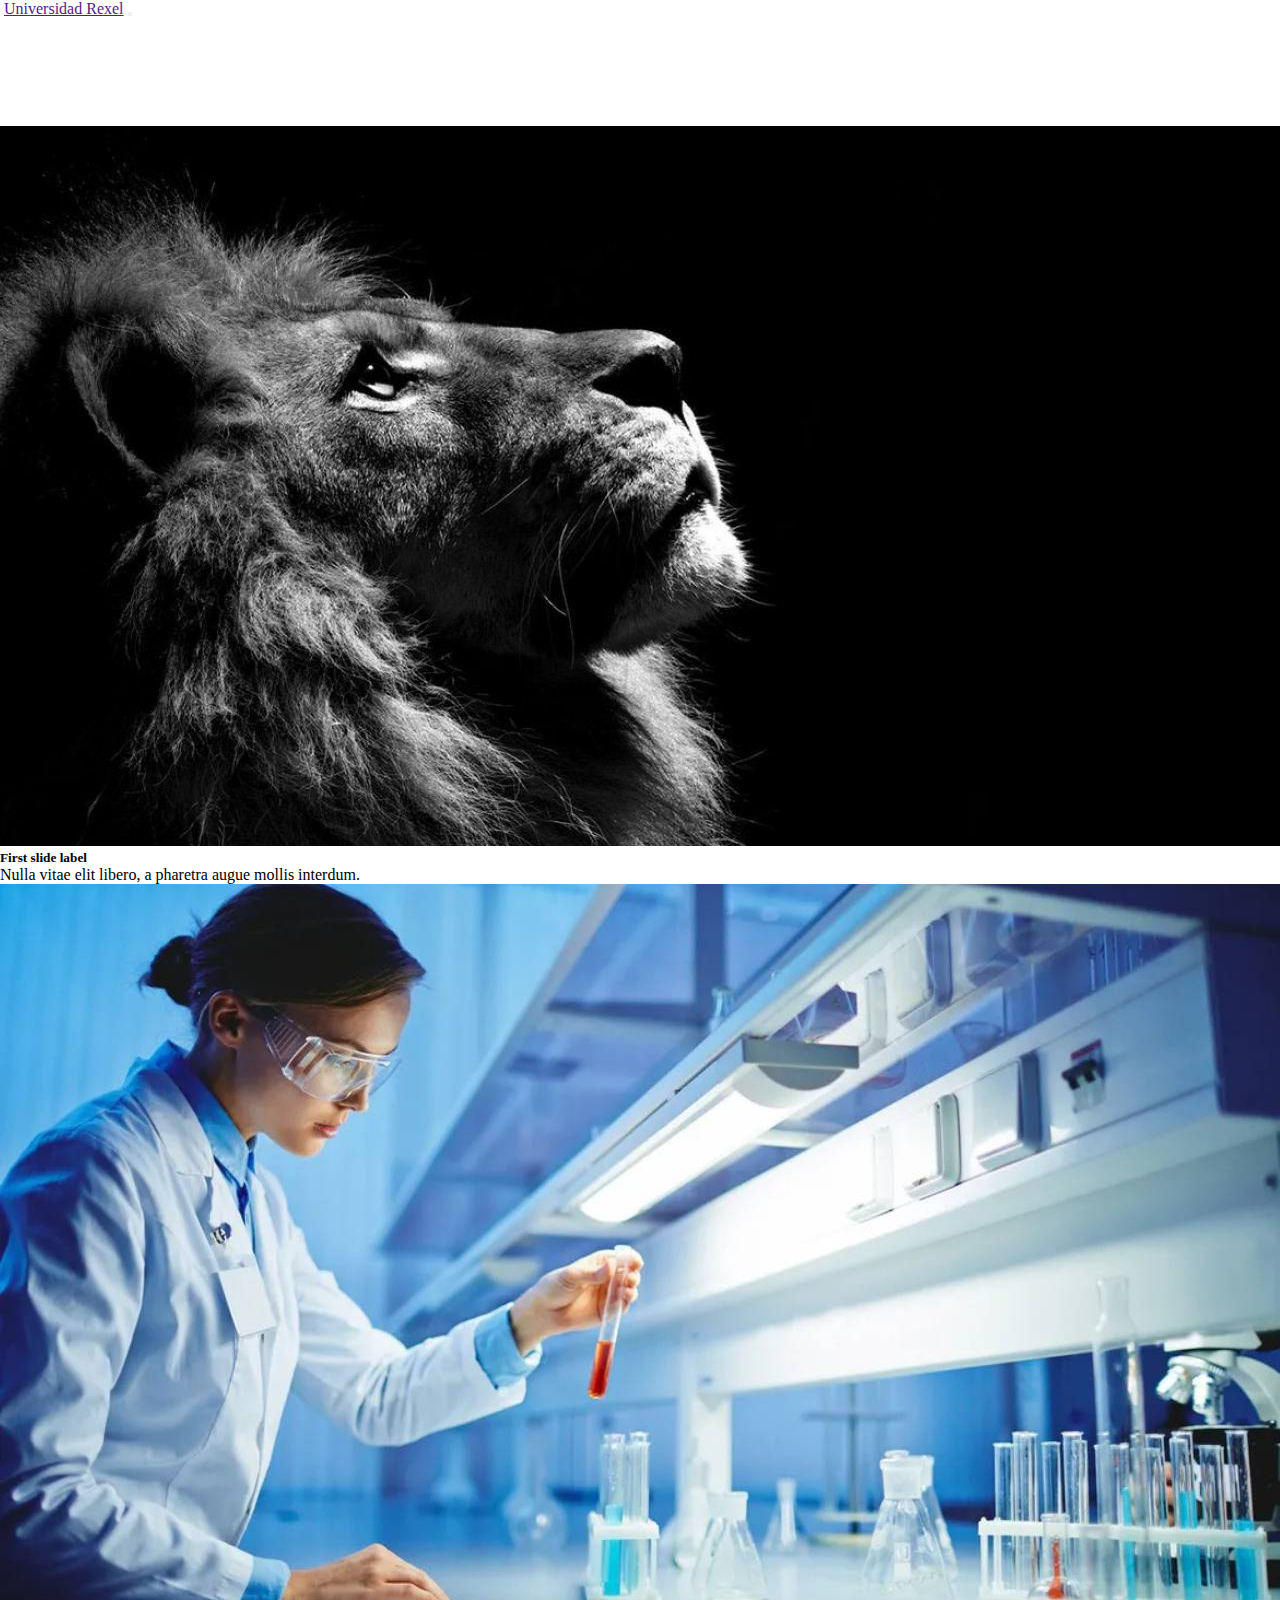
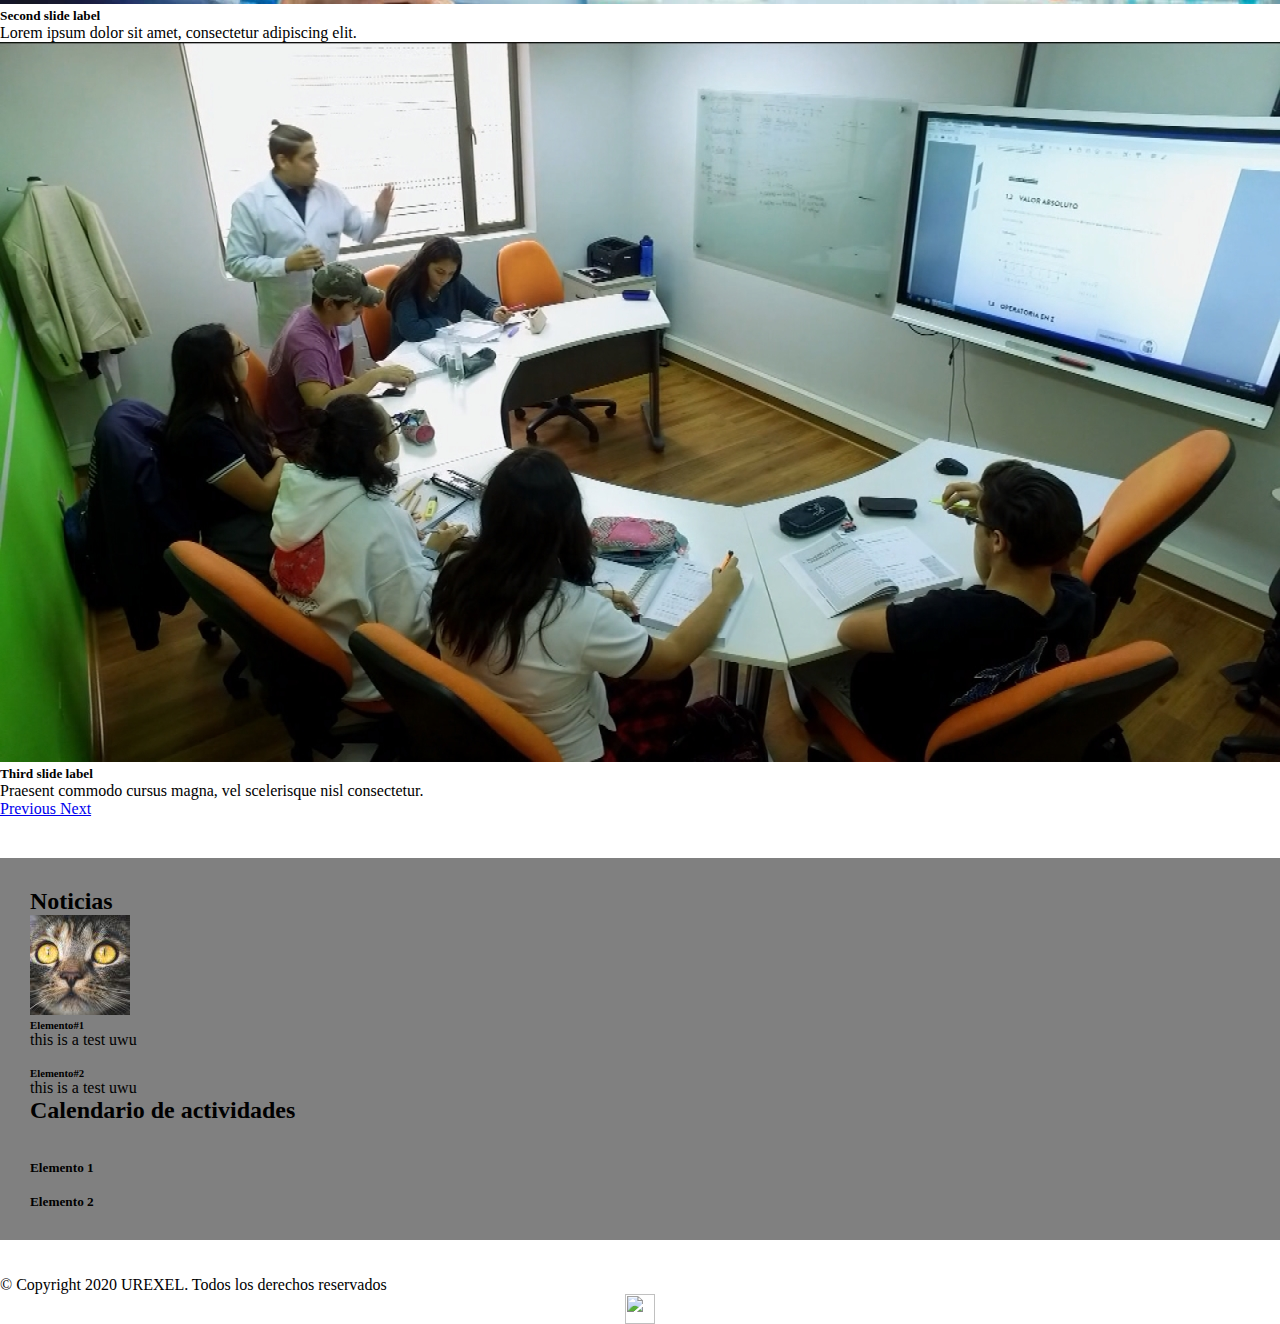
==== index.html @ c631ce83 "se creó index.html" ====
<!DOCTYPE html>
<html lang="en">
<head>
    <meta charset="UTF-8">
    <meta name="viewport" content="width=device-width, initial-scale=1.0">
    <!--bootstrap-->

    <link rel="stylesheet" href="https://stackpath.bootstrapcdn.com/bootstrap/4.5.0/css/bootstrap.min.css" integrity="sha384-9aIt2nRpC12Uk9gS9baDl411NQApFmC26EwAOH8WgZl5MYYxFfc+NcPb1dKGj7Sk" crossorigin="anonymous">
    <!--css-->
    <link rel="stylesheet" href="static/css/index.css">
    <title>Inicio</title>
</head>

<div class="container">
    <div class="navbar navbar-expand-sm navbar-dark bg-primary fixed-top">
        <div class="container">
            <a href="" class="navbar-left"><img src="" alt=""></a>
            <a href="" class="navbar-brand">Universidad Rexel</a>
            <button type="button" class="navbar-toggler" data-toggle="collapse" data-target="#navbarCollapse"><span class="navbar-toggler-icon"></span></button>
            <div class="collapse navbar-collapse" id="navbarCollapse">
                <ul class="navbar-nav ml-auto"></ul>
                    <li class="nav-item"><a href="#"class="nav-link">Home</a></li>
                    <li class="nav-item"><a href="#" class="nav-link">Admisión</a></li>
                    <li class="nav-item"><a href="#" class="nav-link">Pregrado</a></li>
                    <li class="nav-item"><a href="#" class="nav-link">Postgrado</a></li>

                    <li class="nav-item"><a href="#" class="nav-link">acerca de</a></li>
                    <li class="nav-item"><a href="#" class="nav-link">Contacto</a></li>
            </div>
        </div>
    </div>
</div>
<body>
    <!--carousel section-->
    <div id="carouselExampleCaptions" class="carousel slide" data-ride="carousel">
        <ol class="carousel-indicators">
          <li data-target="#carouselExampleCaptions" data-slide-to="0" class="active"></li>
          <li data-target="#carouselExampleCaptions" data-slide-to="1"></li>
          <li data-target="#carouselExampleCaptions" data-slide-to="2"></li>
        </ol>
        <div class="carousel-inner">
          <div class="carousel-item active">
            <img src="static/img/leon.png" class="d-block w-100" alt="..." style="max-height: 720px;">
            <div class="carousel-caption d-none d-md-block">
              <h5>First slide label</h5>
              <p>Nulla vitae elit libero, a pharetra augue mollis interdum.</p>
            </div>
          </div>
          <div class="carousel-item">
            <img src="static/img/lab.jpg" class="d-block w-100" alt="..." style="max-height: 720px;">
            <div class="carousel-caption d-none d-md-block">
              <h5>Second slide label</h5>
              <p>Lorem ipsum dolor sit amet, consectetur adipiscing elit.</p>
            </div>
          </div>
          <div class="carousel-item">
            <img src="static/img/sala.jpg" class="d-block w-100" alt="..." style="max-height: 720px;">
            <div class="carousel-caption d-none d-md-block">
              <h5>Third slide label</h5>
              <p>Praesent commodo cursus magna, vel scelerisque nisl consectetur.</p>
            </div>
          </div>
        </div>
        <a class="carousel-control-prev" href="#carouselExampleCaptions" role="button" data-slide="prev">
          <span class="carousel-control-prev-icon" aria-hidden="true"></span>
          <span class="sr-only">Previous</span>
        </a>
        <a class="carousel-control-next" href="#carouselExampleCaptions" role="button" data-slide="next">
          <span class="carousel-control-next-icon" aria-hidden="true"></span>
          <span class="sr-only">Next</span>
        </a>
      </div>
    
      <!--MAIN SECTION-->
      <main>
        <div class="container-fluid" id="principal">
            <div class="row">
                <div class="col-xs-12 col-sm-6 col-md-8">
                    <header>
                        <h2>Noticias</h2>
                        <div class="container-fluid">
                            <div class="row">
                                <div class="col">
                                    <div class="card" style="width: 18rem">
                                        <img src="static/img/gato.jpg" alt="" class="card-img-top">
                                        <div class="card-body">
                                            <h6 class="card-subtitle mb-2">Elemento#1</h6>
                                            <p class="card-text">
                                                this is a test uwu
                                            </p>
                                        </div>
                                    </div>
                                </div>
                                <div class="col">
                                    <div class="card" style="width: 18rem">
                                        <img src="https://placekitten.com/236/236" alt="" class="card-img-top">
                                        <div class="card-body">
                                            <h6 class="card-subtitle mb-2">Elemento#2</h6>
                                            <p class="card-text">
                                                this is a test uwu
                                            </p>
                                        </div>
                                    </div>
                                </div>
                            </div>

                        </div>
                    </header>
                </div>
                <div class="col-xs-6 col-md-4">
                    <header>
                        <h2>Calendario de actividades</h2>
                    </header>
                    <div class="container-fluid">
                        <ul class="list-unlysted">
                            <li class="media">
                                <img src="" alt="" class="mr-3">
                                <div class="media-body">
                                    <h5 class="mt-0 mb-1"></h5>
                                </div>
                            </li>
                            <li>
                                <img src="" alt="" class="mr-3">
                                <div class="media-body">
                                    <h5 class="mt-0 mb-1">Elemento 1</h5>
                                </div>
                            </li>
                            <li>
                                <img src="" alt="" class="mr-3">
                                <div class="media-body">
                                    <h5 class="mt-0 mb-1">Elemento 2</h5>
                                </div>
                            </li>
                        </ul>
                        </div>
                    </div>
                </div>
            </div>
        </div>
      </main>
    
      
    <!-- JS, Popper.js, and jQuery -->
    <script src="https://code.jquery.com/jquery-3.5.1.slim.min.js" integrity="sha384-DfXdz2htPH0lsSSs5nCTpuj/zy4C+OGpamoFVy38MVBnE+IbbVYUew+OrCXaRkfj" crossorigin="anonymous"></script>
    <script src="https://cdn.jsdelivr.net/npm/popper.js@1.16.0/dist/umd/popper.min.js" integrity="sha384-Q6E9RHvbIyZFJoft+2mJbHaEWldlvI9IOYy5n3zV9zzTtmI3UksdQRVvoxMfooAo" crossorigin="anonymous"></script>
    <script src="https://stackpath.bootstrapcdn.com/bootstrap/4.5.0/js/bootstrap.min.js" integrity="sha384-OgVRvuATP1z7JjHLkuOU7Xw704+h835Lr+6QL9UvYjZE3Ipu6Tp75j7Bh/kR0JKI" crossorigin="anonymous"></script>
</body>
<br>
<br>
<footer class="bg-primary align-bottom">
    <div class="container">
        <div class="row">
            <div class="col-md-12 p-5">
                <!--footer bottom-->
                <p class="text-center">&copy; Copyright 2020 UREXEL. Todos los derechos reservados </p>
                <a href="https://www.github.com/dargor980/web_frontend_intranet"><img src="static/img/redes-sociales.svg" style="width: 30px;height: 30px; display: block;margin: auto;"></a>
            </div>
        </div>
    </div>
</footer>
</html>
---- static/css/index.css ----
*{
    margin: 0;
    padding: 0;
}

li {
    list-style: none;
    
}
 li a{
     text-decoration: none;
     color: white;
 }

li a:hover{
    color: white;
}


#carouselExampleCaptions{
    padding-bottom: 40px;
}

#principal{
    background-color: gray;
    padding: 30px 30px 30px 30px;
}
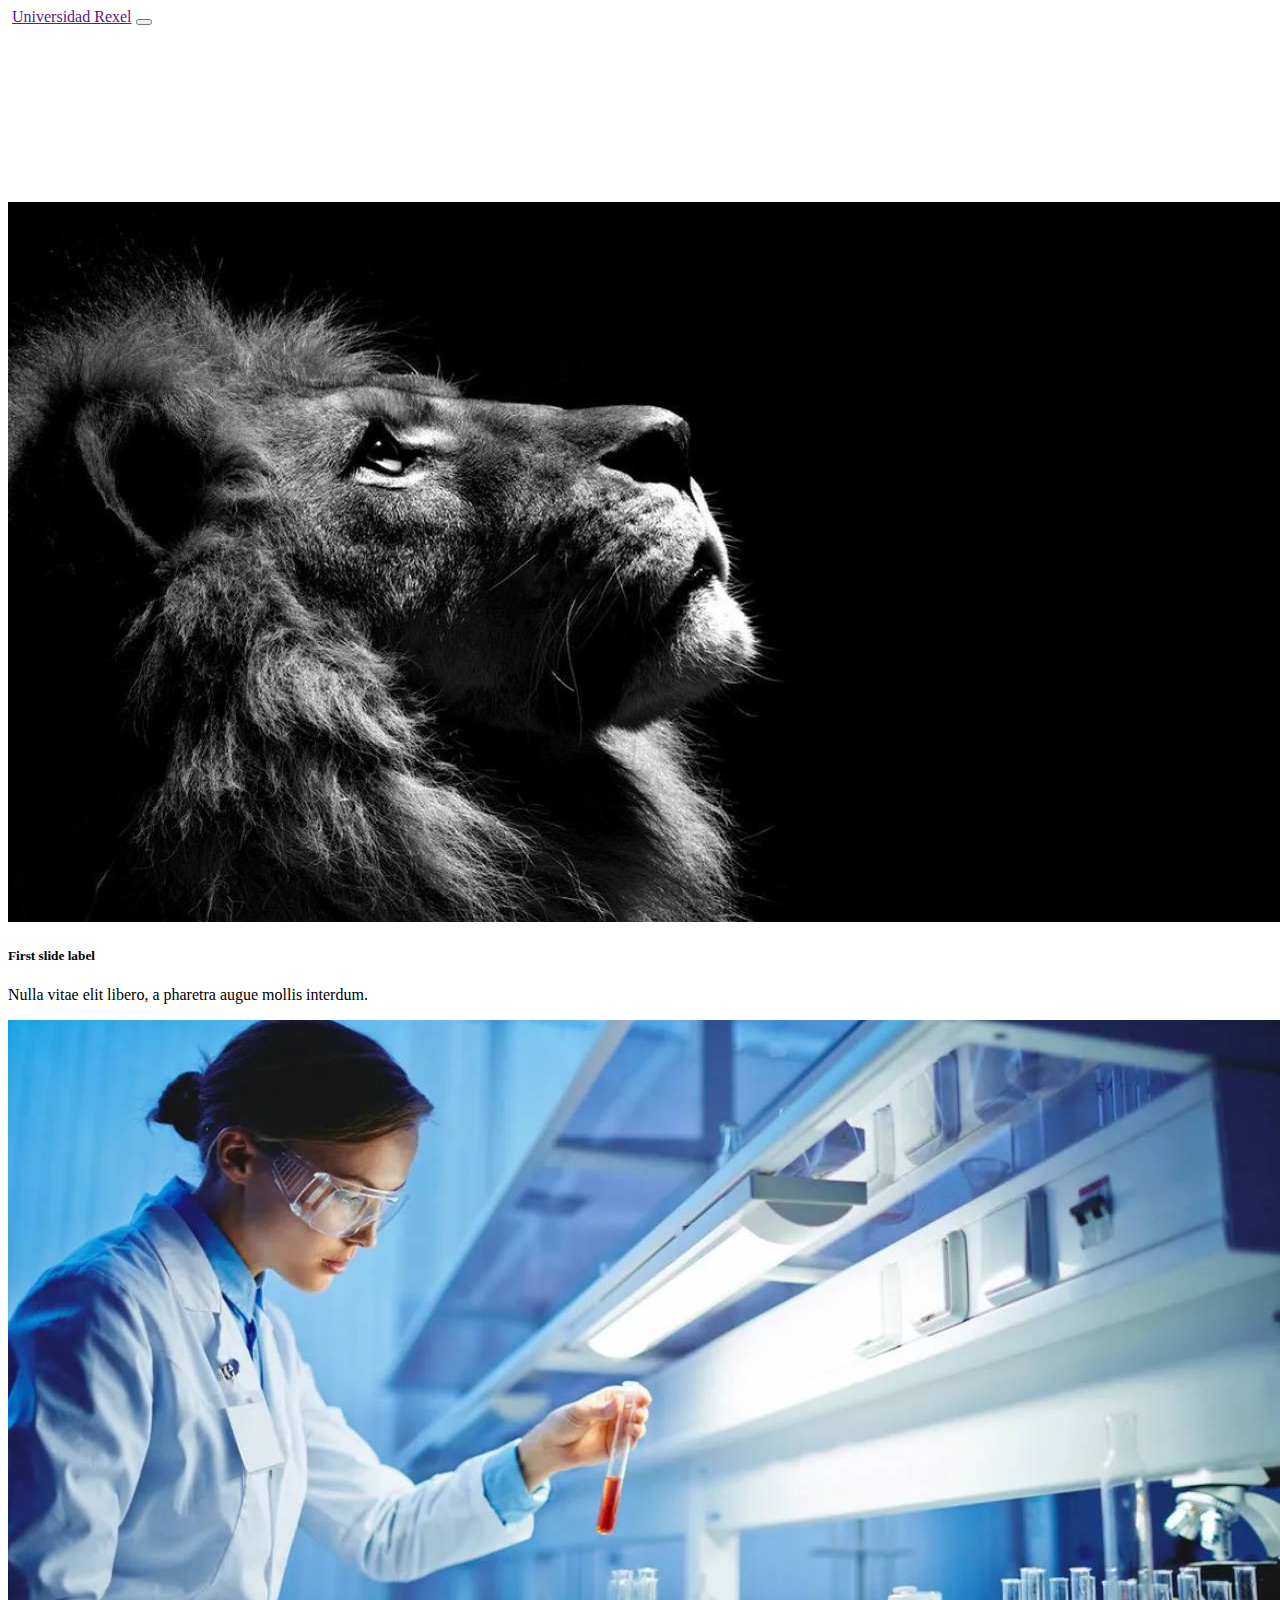
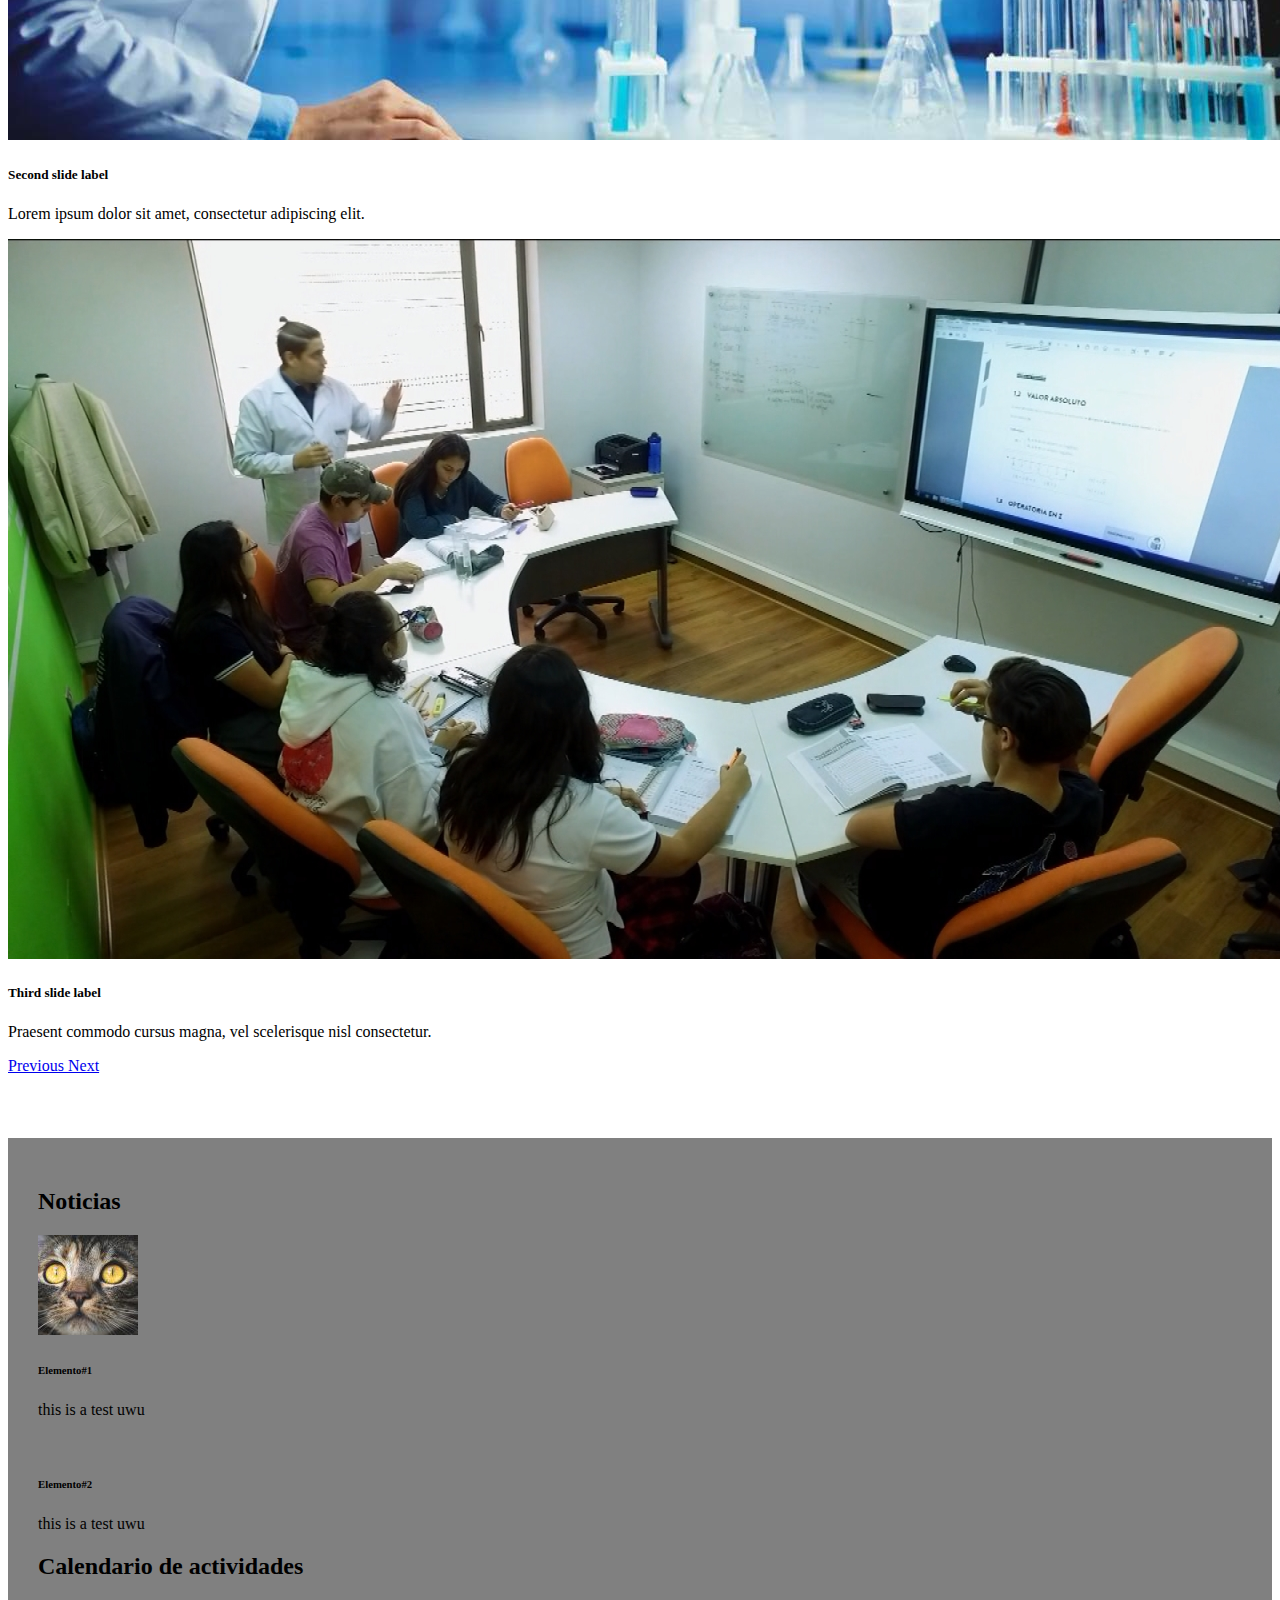
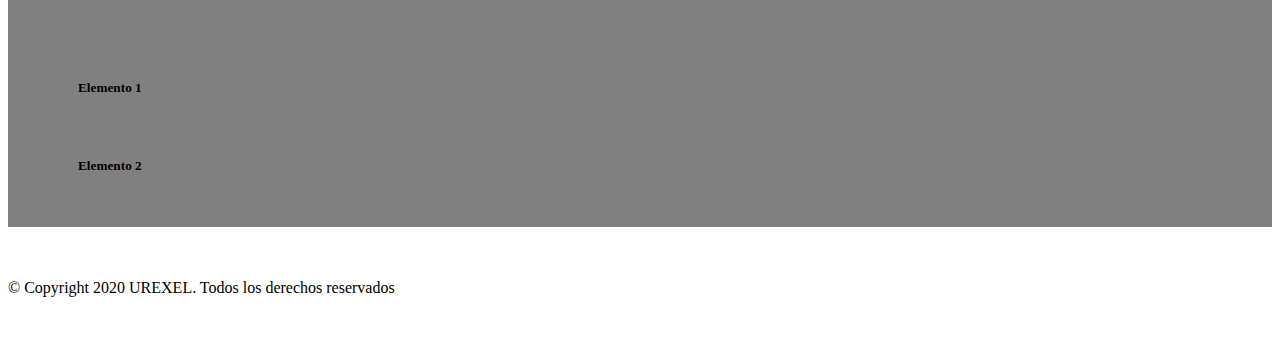
==== commit 6ab6dced: "se añadió más páginas al sistema" ====
--- a/index.html
+++ b/index.html
@@ -12,7 +12,7 @@
 </head>
 
 <div class="container">
-    <div class="navbar navbar-expand-sm navbar-dark bg-primary fixed-top">
+    <div class="navbar navbar-expand-sm navbar-dark bg-primary fixed-top" id="navi">
         <div class="container">
             <a href="" class="navbar-left"><img src="" alt=""></a>
             <a href="" class="navbar-brand">Universidad Rexel</a>
@@ -23,7 +23,8 @@
                     <li class="nav-item"><a href="#" class="nav-link">Admisión</a></li>
                     <li class="nav-item"><a href="#" class="nav-link">Pregrado</a></li>
                     <li class="nav-item"><a href="#" class="nav-link">Postgrado</a></li>
-
+                    <li class="nav-item"><a href="#" class="nav-link">Portal Alumnos</a></li>
+                    <li class="nav-item"><a href="#" class="nav-link">Portal Docentes</a></li>
                     <li class="nav-item"><a href="#" class="nav-link">acerca de</a></li>
                     <li class="nav-item"><a href="#" class="nav-link">Contacto</a></li>
             </div>
@@ -80,8 +81,8 @@
                         <h2>Noticias</h2>
                         <div class="container-fluid">
                             <div class="row">
-                                <div class="col">
-                                    <div class="card" style="width: 18rem">
+                                <div class="col-xs-12 col-md-4" id="news">
+                                    <div class="card" style="width: 15rem">
                                         <img src="static/img/gato.jpg" alt="" class="card-img-top">
                                         <div class="card-body">
                                             <h6 class="card-subtitle mb-2">Elemento#1</h6>
@@ -91,8 +92,8 @@
                                         </div>
                                     </div>
                                 </div>
-                                <div class="col">
-                                    <div class="card" style="width: 18rem">
+                                <div class="col-xs-12 col-md-4" id="news">
+                                    <div class="card" style="width: 15rem">
                                         <img src="https://placekitten.com/236/236" alt="" class="card-img-top">
                                         <div class="card-body">
                                             <h6 class="card-subtitle mb-2">Elemento#2</h6>
--- a/static/css/index.css
+++ b/static/css/index.css
@@ -1,7 +1,3 @@
-*{
-    margin: 0;
-    padding: 0;
-}
 
 li {
     list-style: none;
@@ -12,16 +8,16 @@
      color: white;
  }
 
-li a:hover{
+li:hover{
     color: white;
+    background-color: skyblue;
 }
 
-
-#carouselExampleCaptions{
-    padding-bottom: 40px;
+main{
+    padding-top: 5%;
 }
 
 #principal{
     background-color: gray;
     padding: 30px 30px 30px 30px;
-}+}
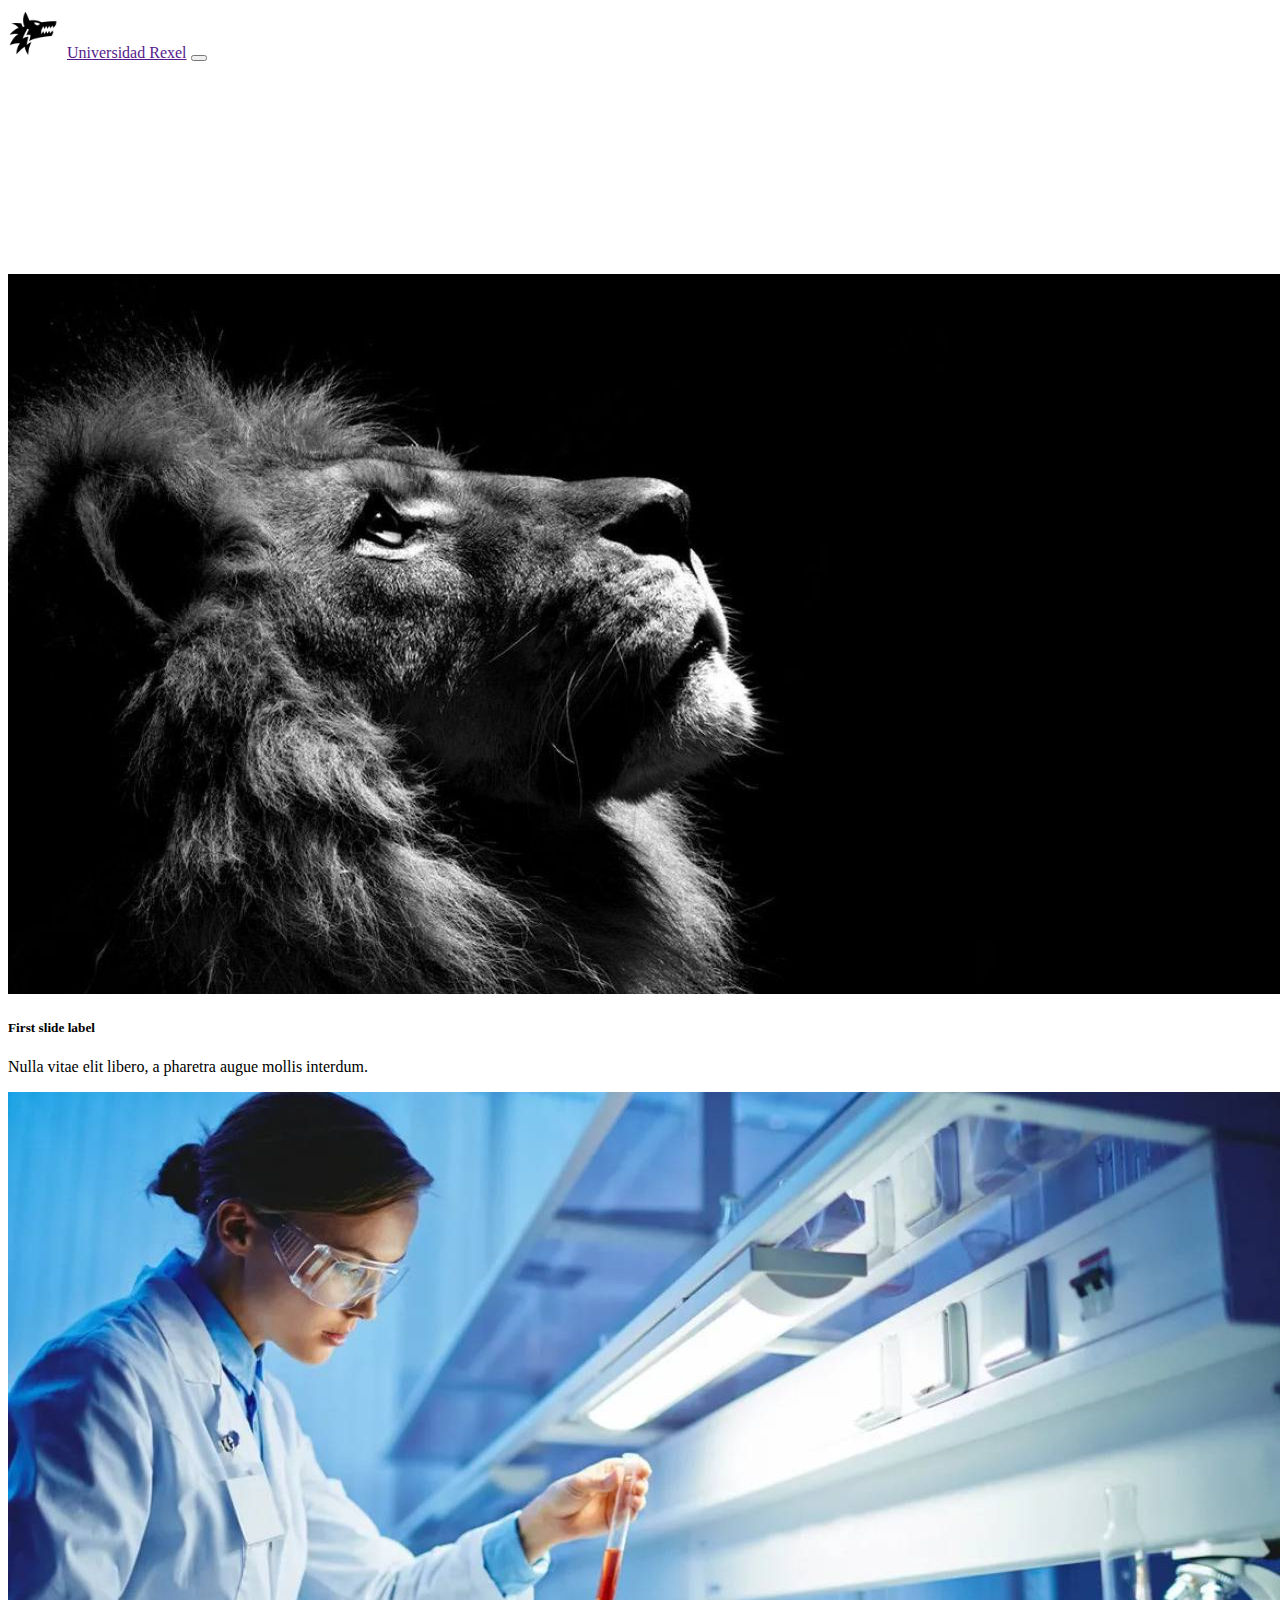
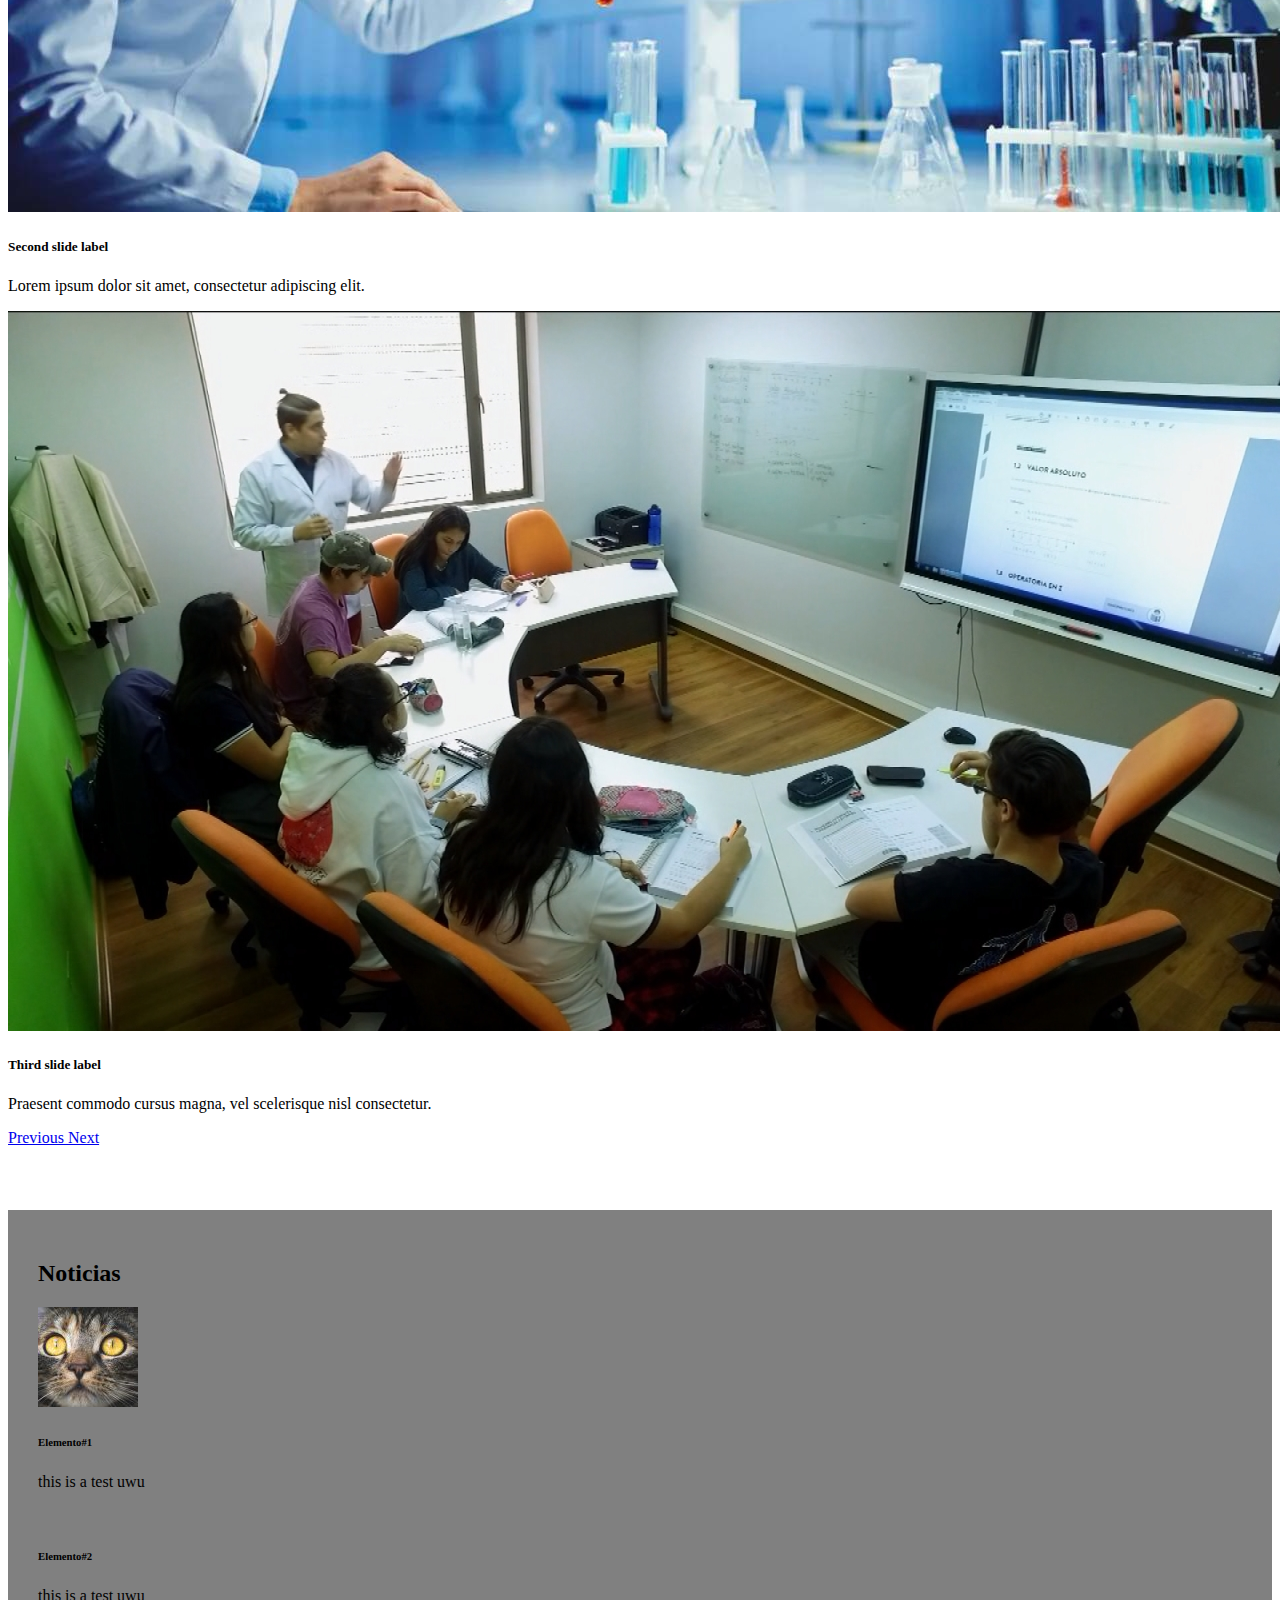
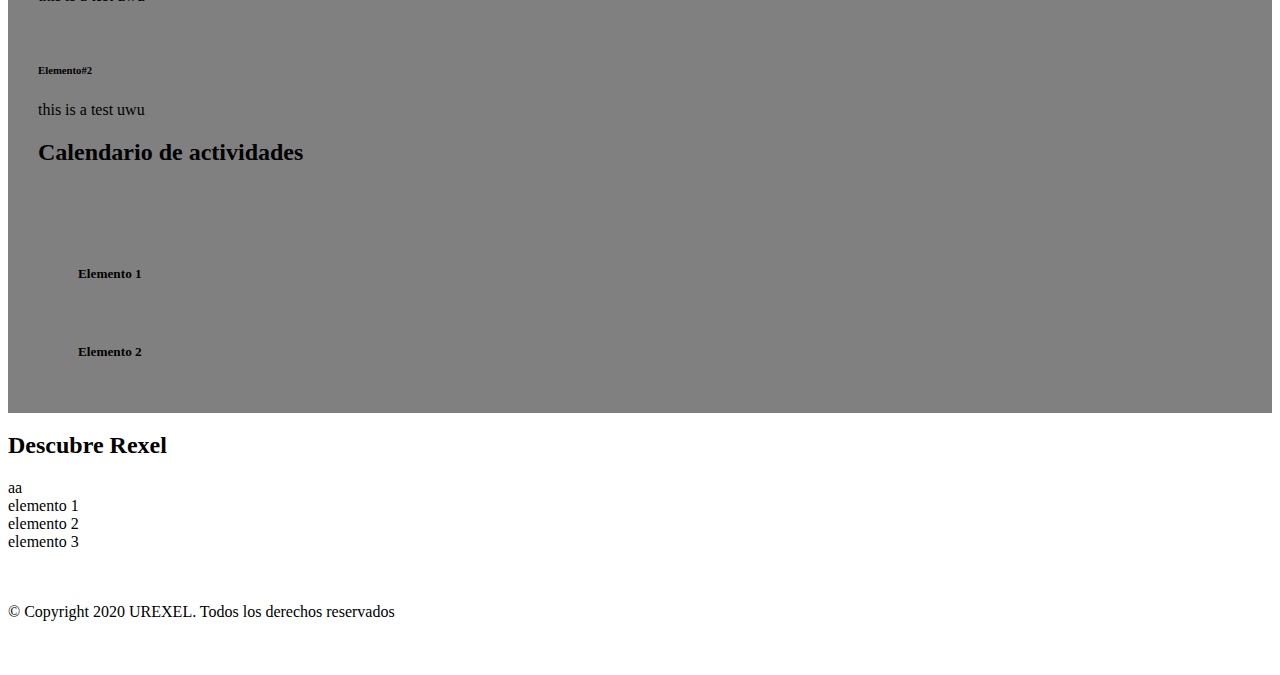
==== commit 56ec2f02: "se hizo el login docentes" ====
--- a/index.html
+++ b/index.html
@@ -14,19 +14,28 @@
 <div class="container">
     <div class="navbar navbar-expand-sm navbar-dark bg-primary fixed-top" id="navi">
         <div class="container">
-            <a href="" class="navbar-left"><img src="" alt=""></a>
+            <a href="" class="navbar-left"><img src="static/img/logo_wolf.ico" alt="" style="max-width: 50px; padding-right: 5px;"></a>
             <a href="" class="navbar-brand">Universidad Rexel</a>
             <button type="button" class="navbar-toggler" data-toggle="collapse" data-target="#navbarCollapse"><span class="navbar-toggler-icon"></span></button>
             <div class="collapse navbar-collapse" id="navbarCollapse">
                 <ul class="navbar-nav ml-auto"></ul>
-                    <li class="nav-item"><a href="#"class="nav-link">Home</a></li>
-                    <li class="nav-item"><a href="#" class="nav-link">Admisión</a></li>
-                    <li class="nav-item"><a href="#" class="nav-link">Pregrado</a></li>
-                    <li class="nav-item"><a href="#" class="nav-link">Postgrado</a></li>
-                    <li class="nav-item"><a href="#" class="nav-link">Portal Alumnos</a></li>
-                    <li class="nav-item"><a href="#" class="nav-link">Portal Docentes</a></li>
-                    <li class="nav-item"><a href="#" class="nav-link">acerca de</a></li>
-                    <li class="nav-item"><a href="#" class="nav-link">Contacto</a></li>
+                    <li class="nav-item"><a href="index.html" class="nav-link">Home</a></li>
+                    <li class="nav-item"><a href="admision.html" class="nav-link">Admisión</a></li>
+                    <li class="nav-item dropdown"><a href="#" class="nav-link dropdown-toggle" role="button" data-toggle="dropdown" aria-haspopup="true" aria-expanded="false">Facultades</a>
+                        <div class="dropdown-menu dropdown-menu-right " aria-labelledby="navbarDropdown">
+                            <a class="dropdown-item " href="#">Ingeniería</a>
+                            <a class="dropdown-item " href="#">Humanidades</a>
+                            <a class="dropdown-item " href="#">Administración y economía</a>
+                            <a class="dropdown-item " href="#">Construcción y planificación civil</a>
+                            <a class="dropdown-item " href="#">Ciencias naturales y matemática</a>
+                          </div>
+                    </li>
+                    <li class="nav-item"><a href="pregrado.html" class="nav-link">Pregrado</a></li>
+                    <li class="nav-item"><a href="postgrado.html" class="nav-link">Postgrado</a></li>
+                    <li class="nav-item"><a href="login_alumnos.php" class="nav-link">Alumnos</a></li>
+                    <li class="nav-item"><a href="docentes_login.php" class="nav-link">Docentes</a></li>
+                    <li class="nav-item"><a href="about.html" class="nav-link">Acerca de</a></li>
+                    <li class="nav-item"><a href="contacto.html" class="nav-link">Contacto</a></li>
             </div>
         </div>
     </div>
@@ -103,8 +112,18 @@
                                         </div>
                                     </div>
                                 </div>
+                                <div class="col-xs-12 col-md-4" id="news">
+                                    <div class="card" style="width: 15rem">
+                                        <img src="https://placekitten.com/236/236" alt="" class="card-img-top">
+                                        <div class="card-body">
+                                            <h6 class="card-subtitle mb-2">Elemento#2</h6>
+                                            <p class="card-text">
+                                                this is a test uwu
+                                            </p>
+                                        </div>
+                                    </div>
+                                </div>
                             </div>
-
                         </div>
                     </header>
                 </div>
@@ -139,6 +158,19 @@
             </div>
         </div>
       </main>
+
+      <div class="container fluid">
+          <div>
+              <h2 class="text-center">Descubre Rexel </h2>
+          </div>
+          <div class="container">
+              <div class="row">
+                  <div class="col-xs-12 col-md-4"><div>aa</div> elemento 1</div>
+                  <div class="col-xs-12 col-md-4">elemento 2</div>
+                  <div class="col-xs-12 col-md-4">elemento 3</div>
+              </div>
+          </div>
+      </div>
     
       
     <!-- JS, Popper.js, and jQuery -->
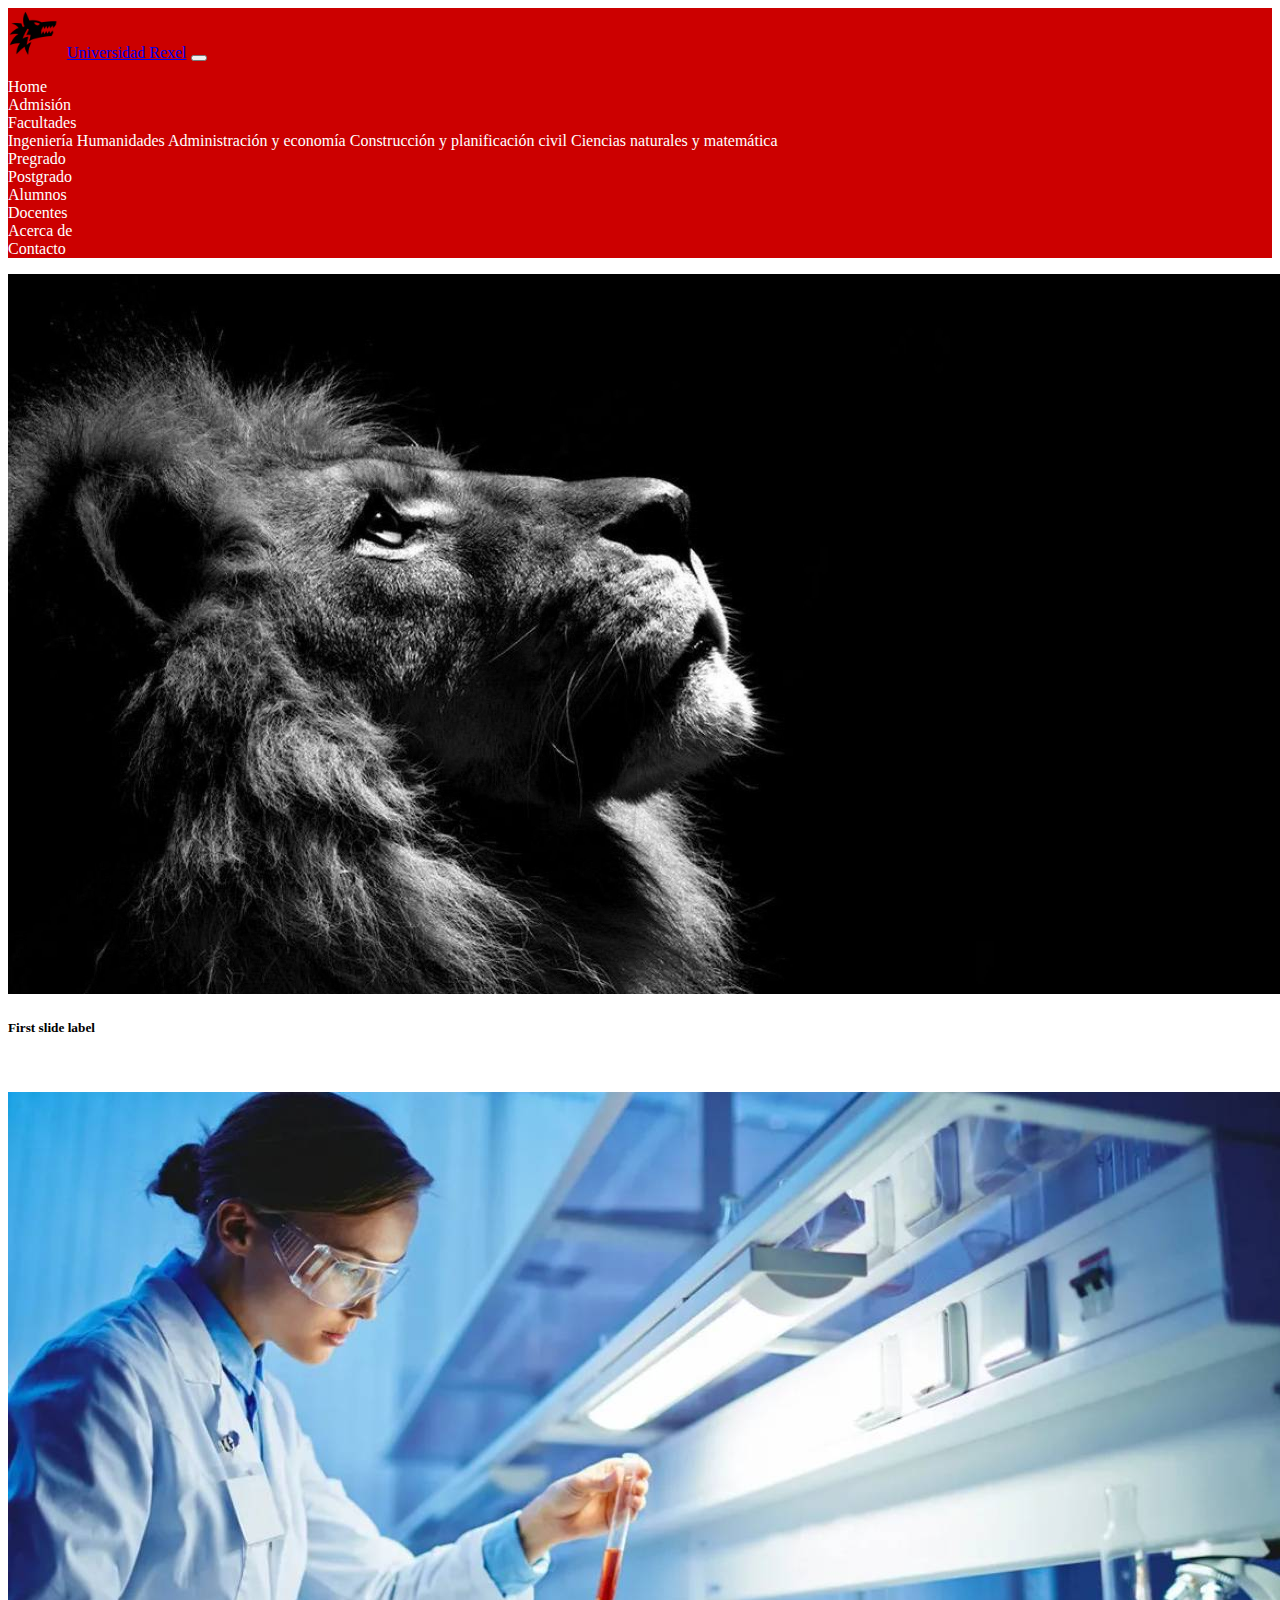
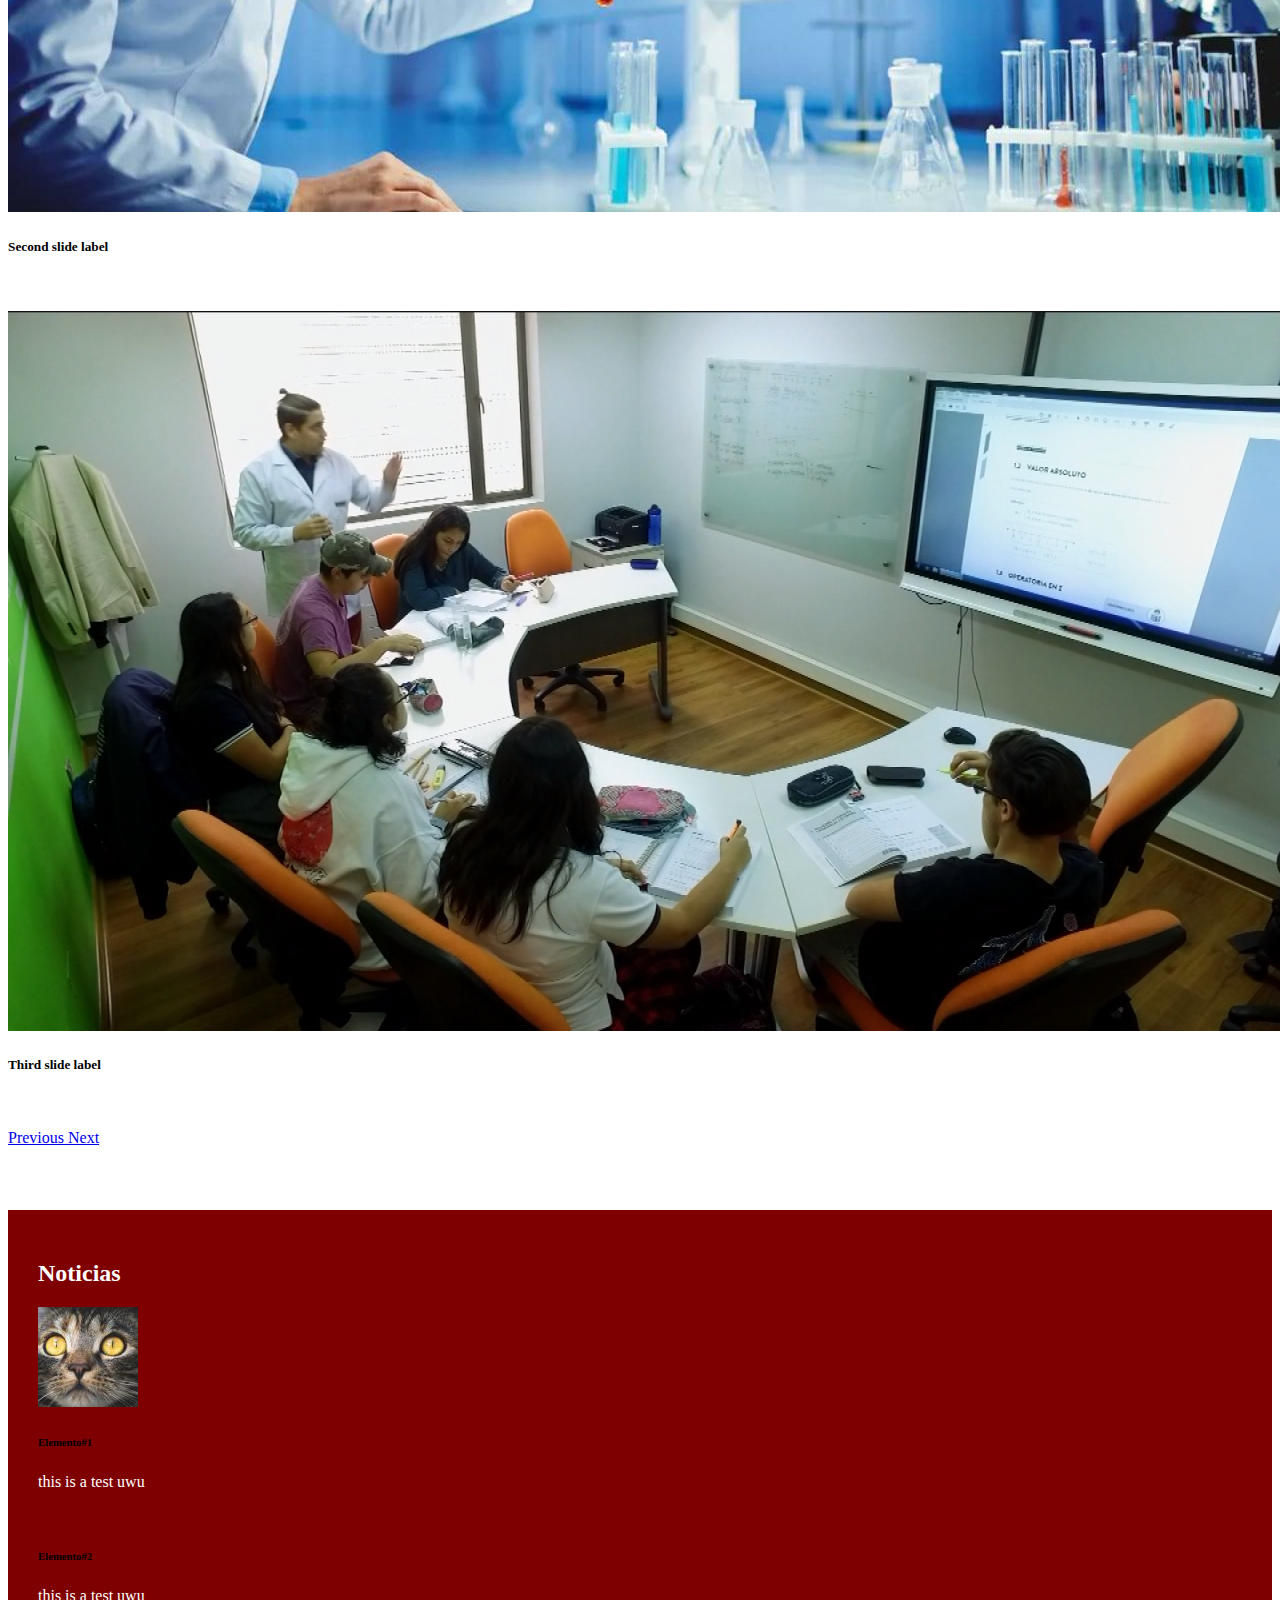
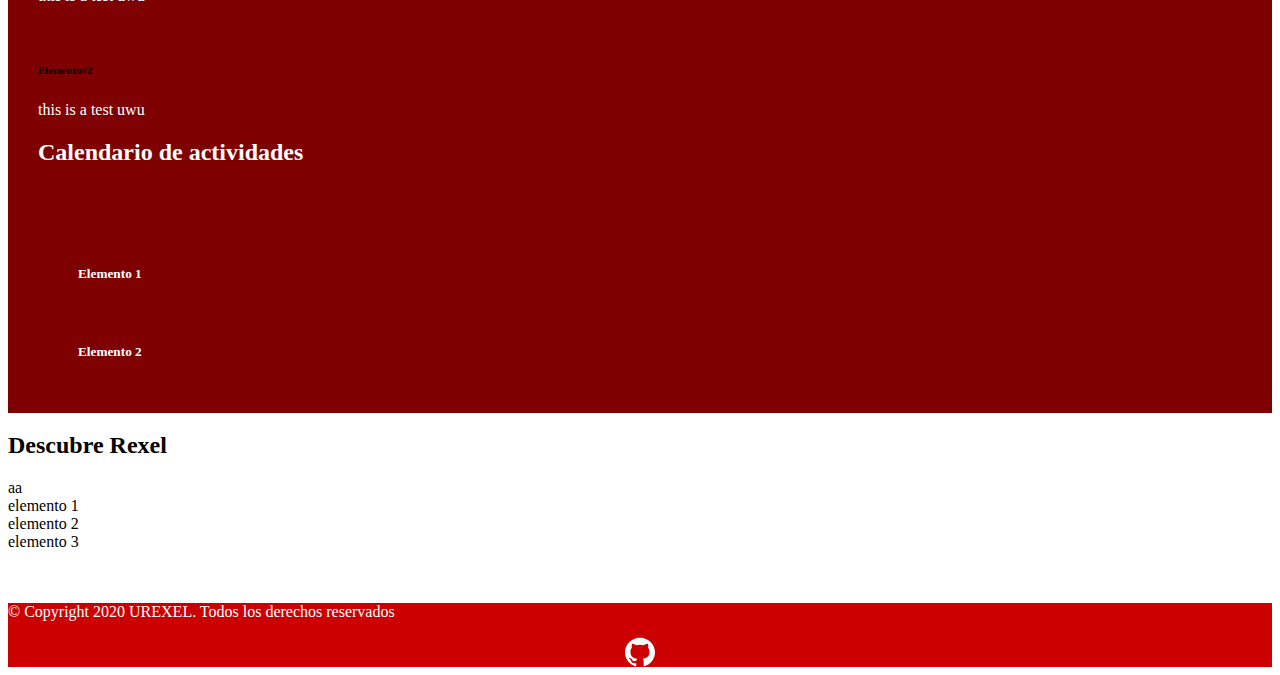
==== commit 3a598745: "cosas varias" ====
--- a/index.html
+++ b/index.html
@@ -4,18 +4,22 @@
     <meta charset="UTF-8">
     <meta name="viewport" content="width=device-width, initial-scale=1.0">
     <!--bootstrap-->
+    <link rel="shortcut icon" href="static/img/logo_wolf.ico" class="icon-pestaña">
 
     <link rel="stylesheet" href="https://stackpath.bootstrapcdn.com/bootstrap/4.5.0/css/bootstrap.min.css" integrity="sha384-9aIt2nRpC12Uk9gS9baDl411NQApFmC26EwAOH8WgZl5MYYxFfc+NcPb1dKGj7Sk" crossorigin="anonymous">
     <!--css-->
     <link rel="stylesheet" href="static/css/index.css">
+    <!--Font awesome icons-->
+    <link rel="stylesheet" href="https://use.fontawesome.com/releases/v5.3.1/css/all.css" integrity="sha384-mzrmE5qonljUremFsqc01SB46JvROS7bZs3IO2EmfFsd15uHvIt+Y8vEf7N7fWAU" crossorigin="anonymous">
+
     <title>Inicio</title>
 </head>
 
 <div class="container">
-    <div class="navbar navbar-expand-sm navbar-dark bg-primary fixed-top" id="navi">
+    <div class="navbar navbar-expand-sm navbar-dark bg-dangeri fixed-top" id="navi">
         <div class="container">
-            <a href="" class="navbar-left"><img src="static/img/logo_wolf.ico" alt="" style="max-width: 50px; padding-right: 5px;"></a>
-            <a href="" class="navbar-brand">Universidad Rexel</a>
+            <a href="index.html" class="navbar-left"><img src="static/img/logo_wolf.ico" alt="" style="max-width: 50px; padding-right: 5px;"></a>
+            <a href="index.html" class="navbar-brand">Universidad Rexel</a>
             <button type="button" class="navbar-toggler" data-toggle="collapse" data-target="#navbarCollapse"><span class="navbar-toggler-icon"></span></button>
             <div class="collapse navbar-collapse" id="navbarCollapse">
                 <ul class="navbar-nav ml-auto"></ul>
@@ -33,7 +37,7 @@
                     <li class="nav-item"><a href="pregrado.html" class="nav-link">Pregrado</a></li>
                     <li class="nav-item"><a href="postgrado.html" class="nav-link">Postgrado</a></li>
                     <li class="nav-item"><a href="login_alumnos.php" class="nav-link">Alumnos</a></li>
-                    <li class="nav-item"><a href="docentes_login.php" class="nav-link">Docentes</a></li>
+                    <li class="nav-item"><a href="docentes_login.php" class="nav-link" target="blank">Docentes</a></li>
                     <li class="nav-item"><a href="about.html" class="nav-link">Acerca de</a></li>
                     <li class="nav-item"><a href="contacto.html" class="nav-link">Contacto</a></li>
             </div>
@@ -85,9 +89,9 @@
       <main>
         <div class="container-fluid" id="principal">
             <div class="row">
-                <div class="col-xs-12 col-sm-6 col-md-8">
+                <div class="col-xs-12 col-sm-6 col-md-8 border-right">
                     <header>
-                        <h2>Noticias</h2>
+                        <h2 class="news">Noticias</h2>
                         <div class="container-fluid">
                             <div class="row">
                                 <div class="col-xs-12 col-md-4" id="news">
@@ -129,7 +133,7 @@
                 </div>
                 <div class="col-xs-6 col-md-4">
                     <header>
-                        <h2>Calendario de actividades</h2>
+                        <h2 class="news">Calendario de actividades</h2>
                     </header>
                     <div class="container-fluid">
                         <ul class="list-unlysted">
@@ -142,13 +146,13 @@
                             <li>
                                 <img src="" alt="" class="mr-3">
                                 <div class="media-body">
-                                    <h5 class="mt-0 mb-1">Elemento 1</h5>
+                                    <h5 class="mt-0 mb-1 activity">Elemento 1</h5>
                                 </div>
                             </li>
                             <li>
                                 <img src="" alt="" class="mr-3">
                                 <div class="media-body">
-                                    <h5 class="mt-0 mb-1">Elemento 2</h5>
+                                    <h5 class="mt-0 mb-1 activity">Elemento 2</h5>
                                 </div>
                             </li>
                         </ul>
@@ -159,12 +163,12 @@
         </div>
       </main>
 
-      <div class="container fluid">
+      <div class="container fluid border-bottom border-dark">
           <div>
               <h2 class="text-center">Descubre Rexel </h2>
           </div>
           <div class="container">
-              <div class="row">
+              <div class="row ">
                   <div class="col-xs-12 col-md-4"><div>aa</div> elemento 1</div>
                   <div class="col-xs-12 col-md-4">elemento 2</div>
                   <div class="col-xs-12 col-md-4">elemento 3</div>
@@ -180,13 +184,14 @@
 </body>
 <br>
 <br>
-<footer class="bg-primary align-bottom">
+<footer class="bg-dangeri align-bottom">
     <div class="container">
         <div class="row">
             <div class="col-md-12 p-5">
                 <!--footer bottom-->
                 <p class="text-center">&copy; Copyright 2020 UREXEL. Todos los derechos reservados </p>
-                <a href="https://www.github.com/dargor980/web_frontend_intranet"><img src="static/img/redes-sociales.svg" style="width: 30px;height: 30px; display: block;margin: auto;"></a>
+                <a href="https://www.github.com/dargor980"><img src="static/img/redes-sociales.svg" style="width: 30px;height: 30px; display: block;margin: auto;"></a>
+                
             </div>
         </div>
     </div>
--- a/static/css/index.css
+++ b/static/css/index.css
@@ -8,9 +8,13 @@
      color: white;
  }
 
+ li a:hover{
+     color: white;
+ }
+
 li:hover{
     color: white;
-    background-color: skyblue;
+    background-color: #ff0000;
 }
 
 main{
@@ -18,6 +22,22 @@
 }
 
 #principal{
-    background-color: gray;
+    background-color: #7f0000;
     padding: 30px 30px 30px 30px;
 }
+
+.bg-dangeri{
+    background-color: #cc0000;
+}
+
+p{
+    color: white;
+}
+
+.news{
+    color: white;
+}
+
+.activity{
+    color: white;
+}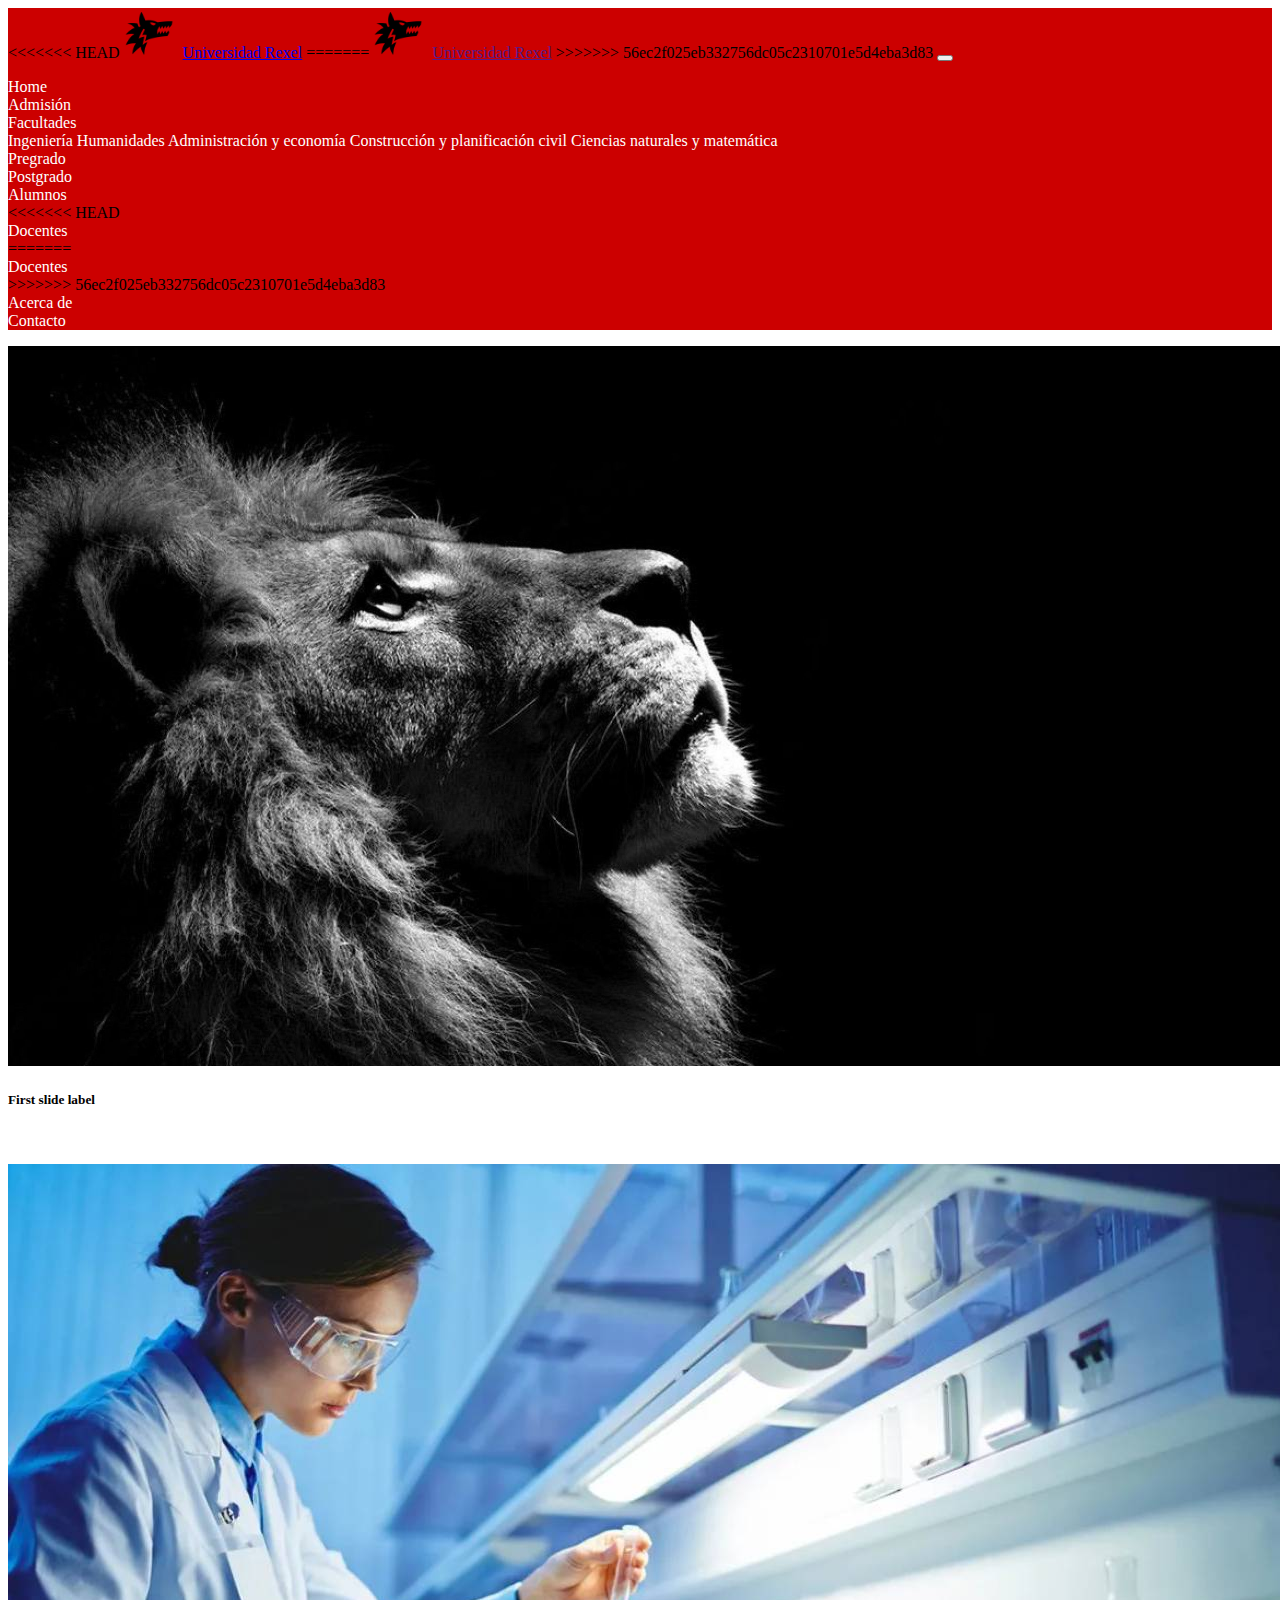
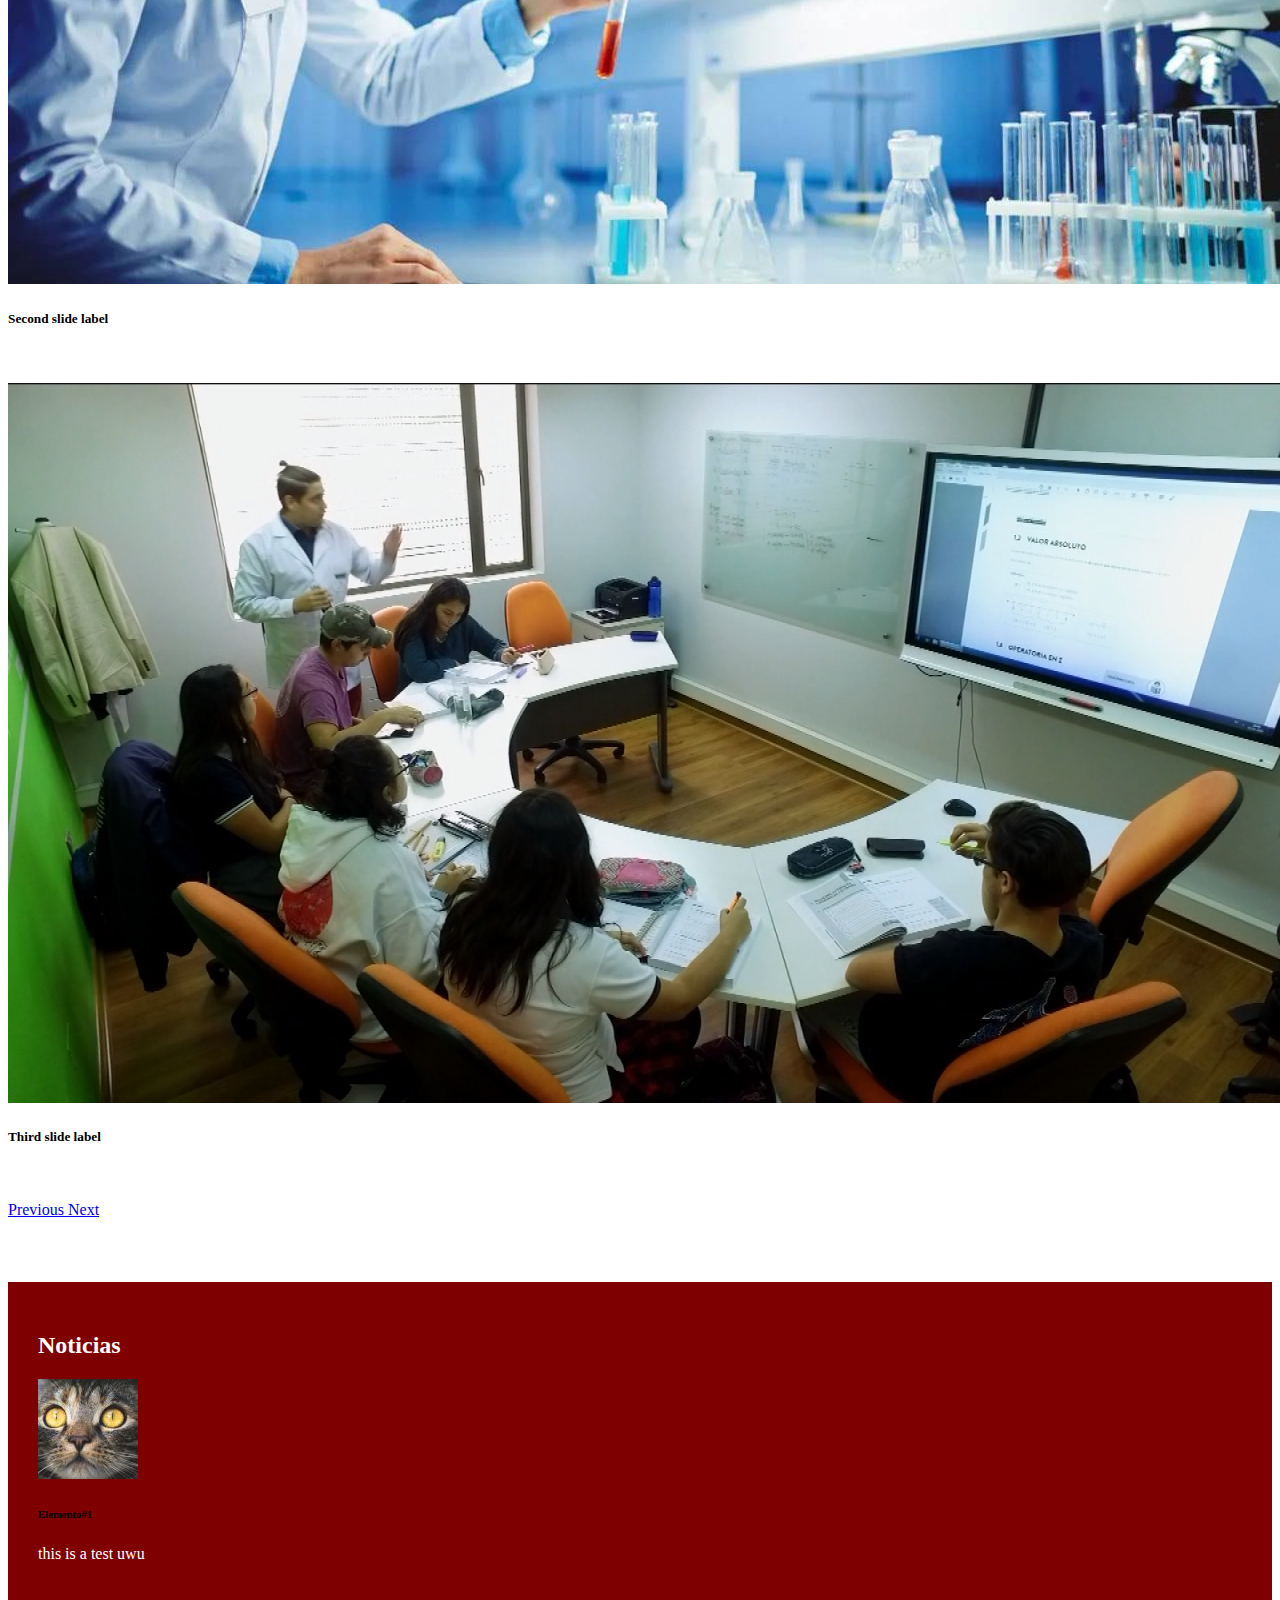
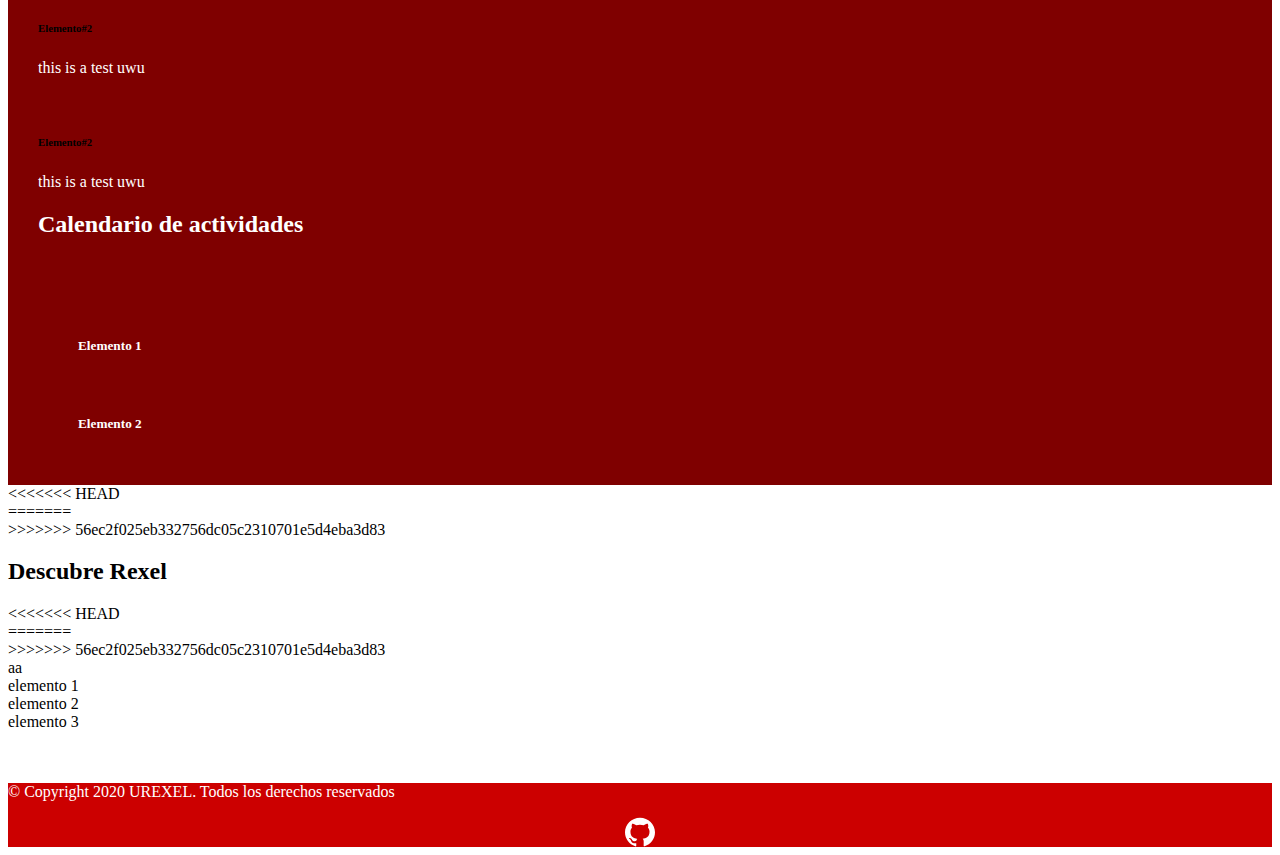
==== commit d7896496: "cosas varias" ====
--- a/index.html
+++ b/index.html
@@ -18,8 +18,13 @@
 <div class="container">
     <div class="navbar navbar-expand-sm navbar-dark bg-dangeri fixed-top" id="navi">
         <div class="container">
+<<<<<<< HEAD
             <a href="index.html" class="navbar-left"><img src="static/img/logo_wolf.ico" alt="" style="max-width: 50px; padding-right: 5px;"></a>
             <a href="index.html" class="navbar-brand">Universidad Rexel</a>
+=======
+            <a href="" class="navbar-left"><img src="static/img/logo_wolf.ico" alt="" style="max-width: 50px; padding-right: 5px;"></a>
+            <a href="" class="navbar-brand">Universidad Rexel</a>
+>>>>>>> 56ec2f025eb332756dc05c2310701e5d4eba3d83
             <button type="button" class="navbar-toggler" data-toggle="collapse" data-target="#navbarCollapse"><span class="navbar-toggler-icon"></span></button>
             <div class="collapse navbar-collapse" id="navbarCollapse">
                 <ul class="navbar-nav ml-auto"></ul>
@@ -37,7 +42,11 @@
                     <li class="nav-item"><a href="pregrado.html" class="nav-link">Pregrado</a></li>
                     <li class="nav-item"><a href="postgrado.html" class="nav-link">Postgrado</a></li>
                     <li class="nav-item"><a href="login_alumnos.php" class="nav-link">Alumnos</a></li>
+<<<<<<< HEAD
                     <li class="nav-item"><a href="docentes_login.php" class="nav-link" target="blank">Docentes</a></li>
+=======
+                    <li class="nav-item"><a href="docentes_login.php" class="nav-link">Docentes</a></li>
+>>>>>>> 56ec2f025eb332756dc05c2310701e5d4eba3d83
                     <li class="nav-item"><a href="about.html" class="nav-link">Acerca de</a></li>
                     <li class="nav-item"><a href="contacto.html" class="nav-link">Contacto</a></li>
             </div>
@@ -163,12 +172,20 @@
         </div>
       </main>
 
+<<<<<<< HEAD
       <div class="container fluid border-bottom border-dark">
+=======
+      <div class="container fluid">
+>>>>>>> 56ec2f025eb332756dc05c2310701e5d4eba3d83
           <div>
               <h2 class="text-center">Descubre Rexel </h2>
           </div>
           <div class="container">
+<<<<<<< HEAD
               <div class="row ">
+=======
+              <div class="row">
+>>>>>>> 56ec2f025eb332756dc05c2310701e5d4eba3d83
                   <div class="col-xs-12 col-md-4"><div>aa</div> elemento 1</div>
                   <div class="col-xs-12 col-md-4">elemento 2</div>
                   <div class="col-xs-12 col-md-4">elemento 3</div>
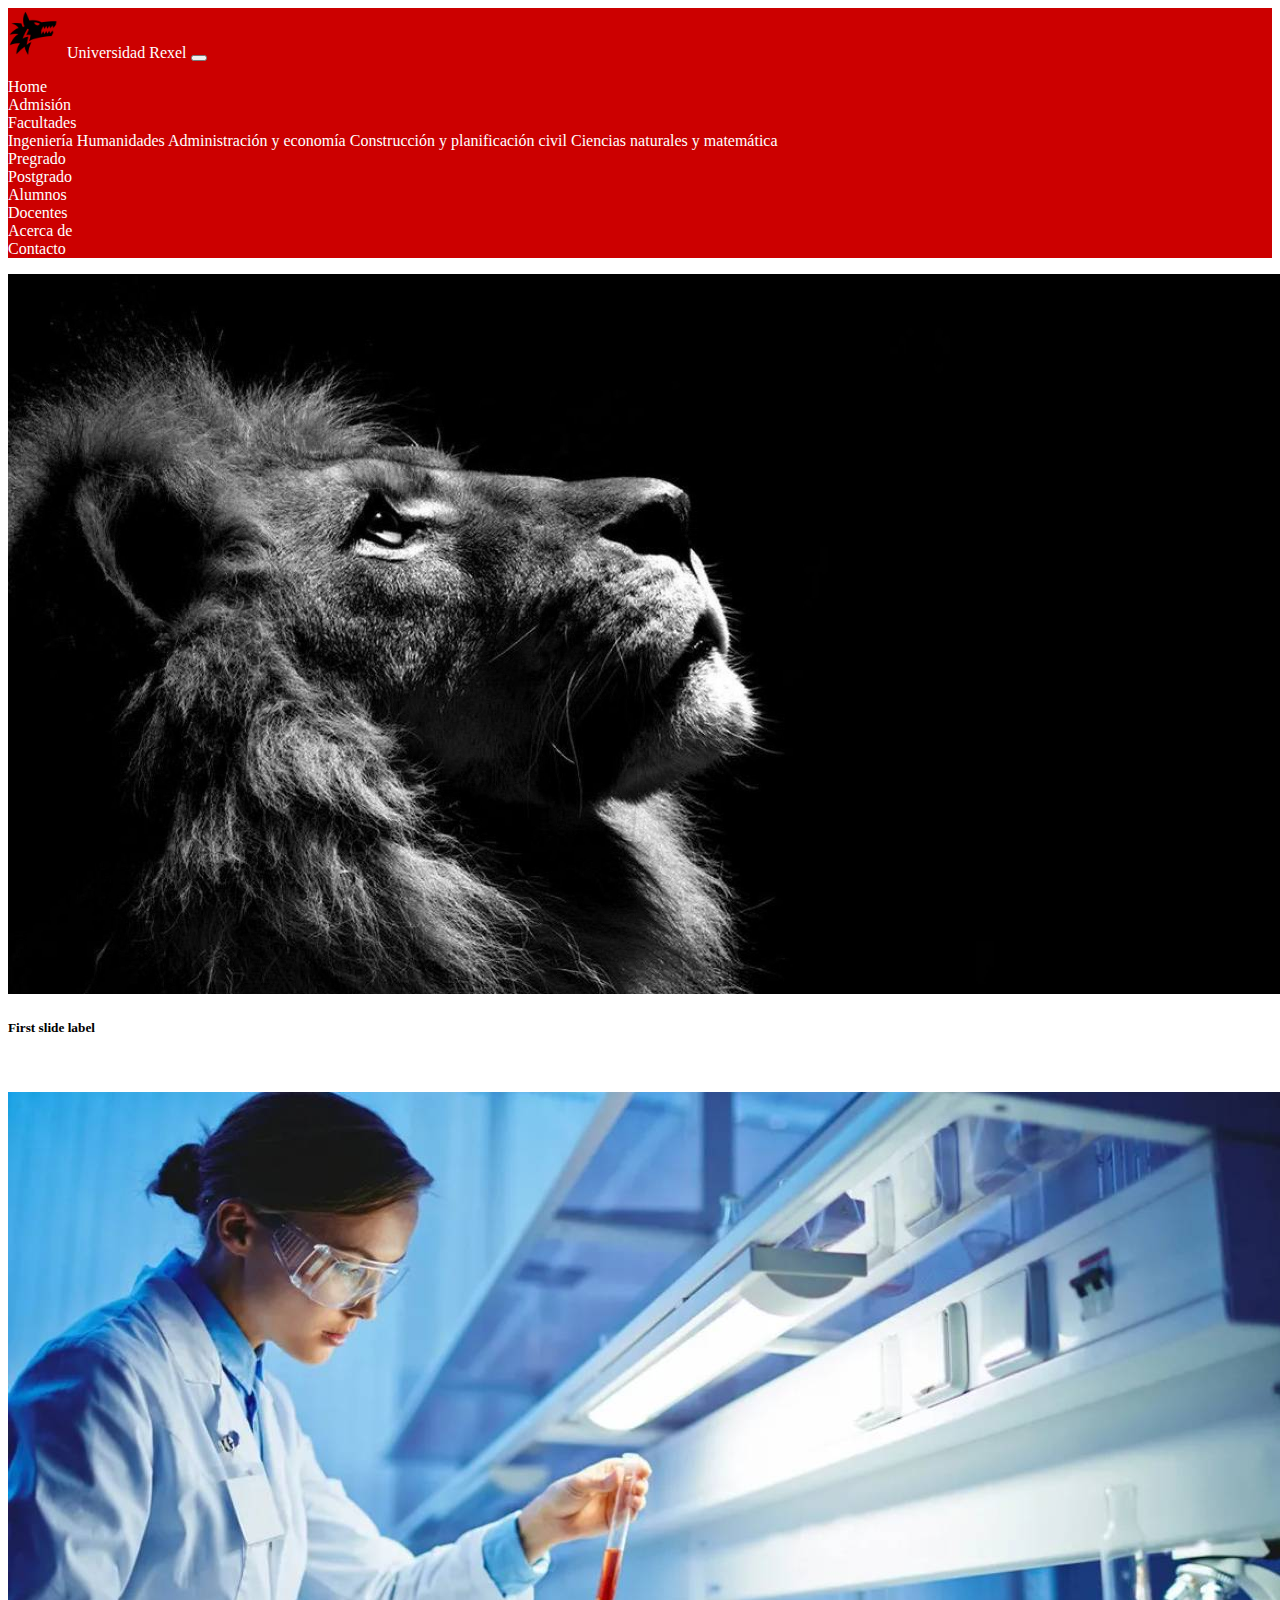
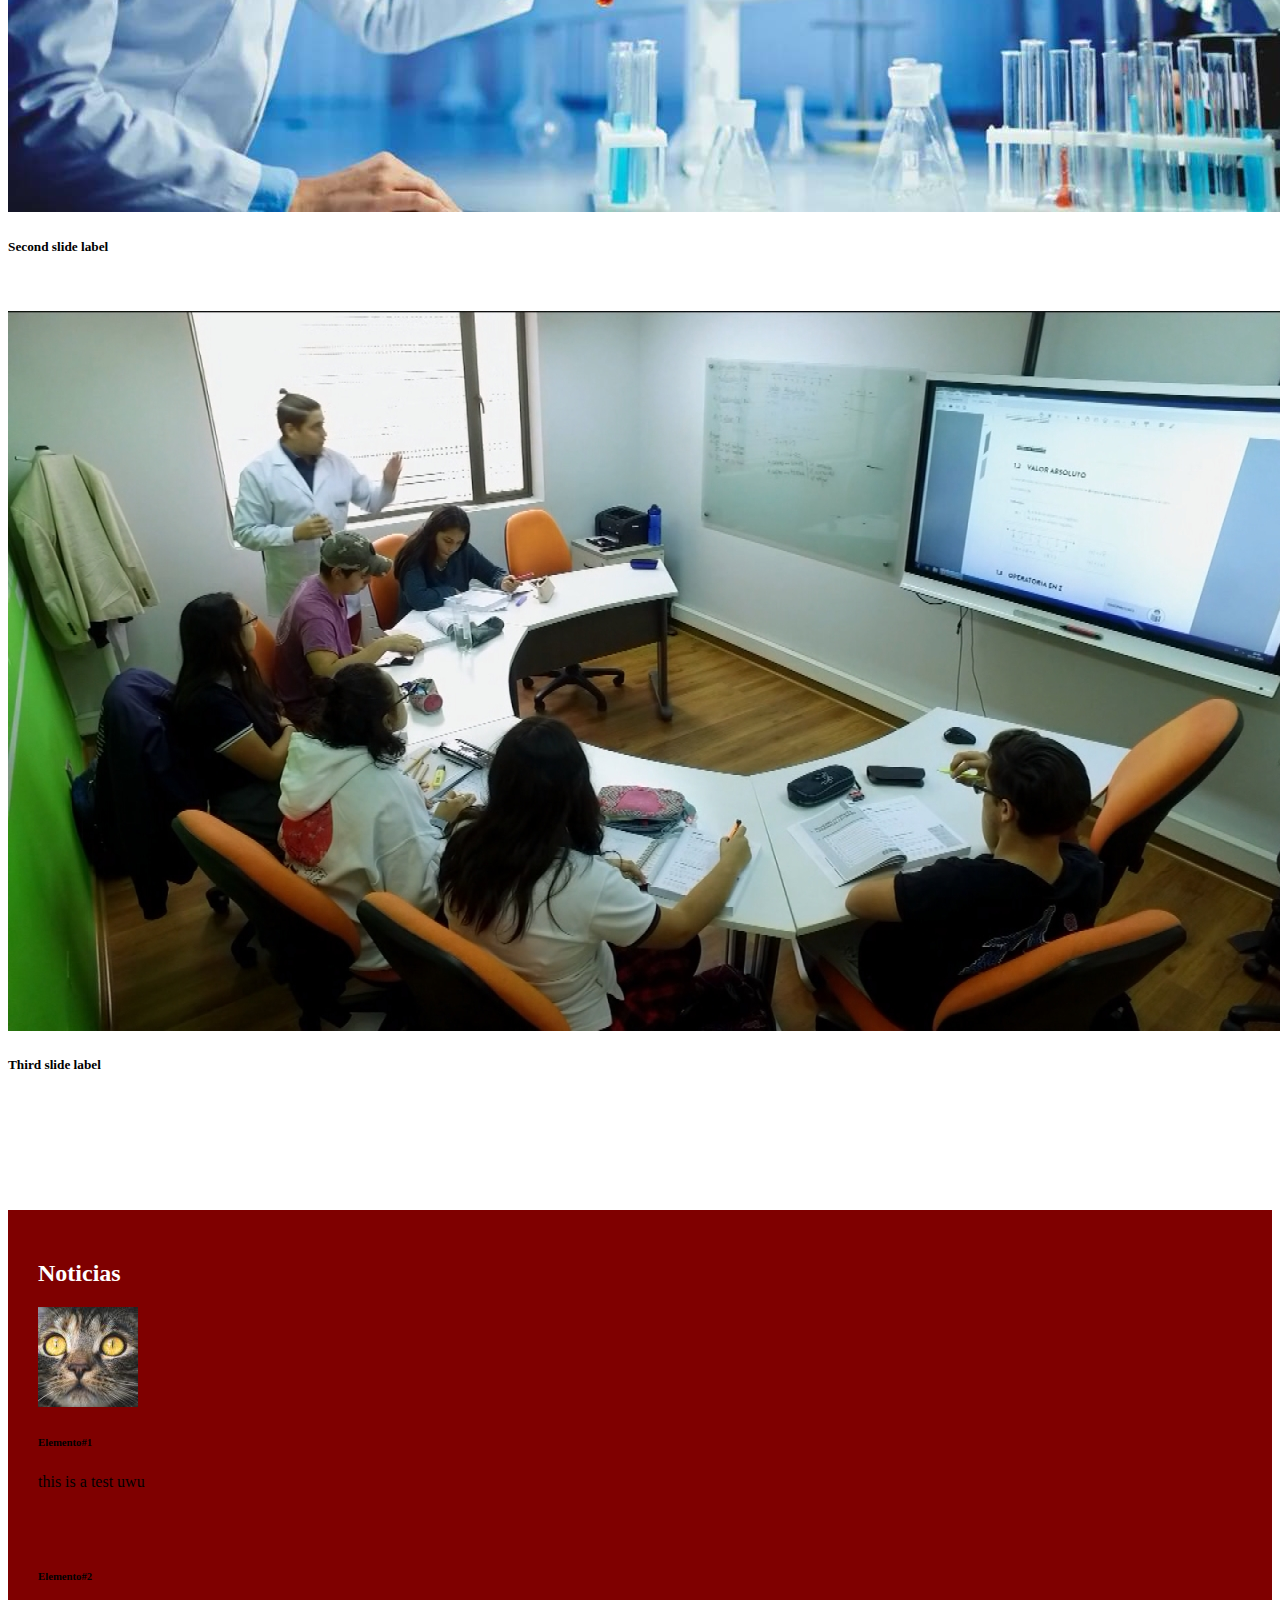
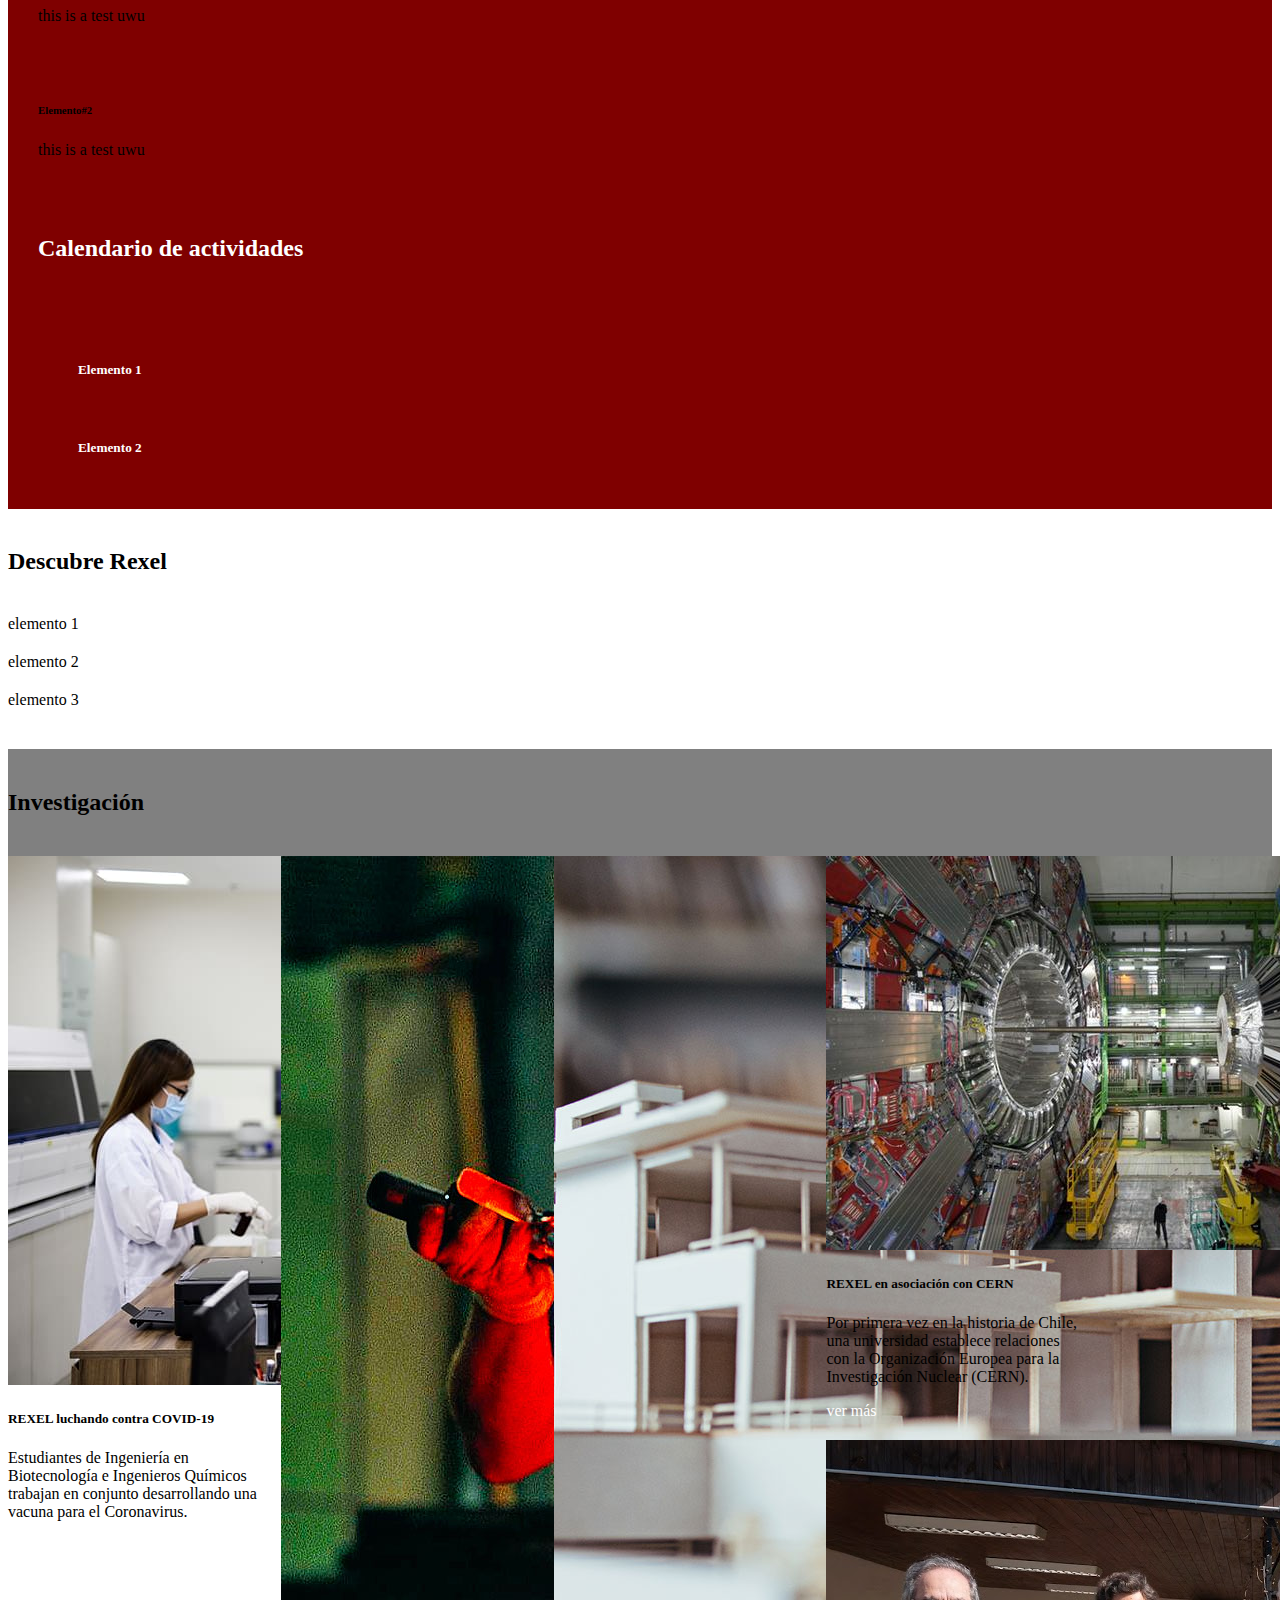
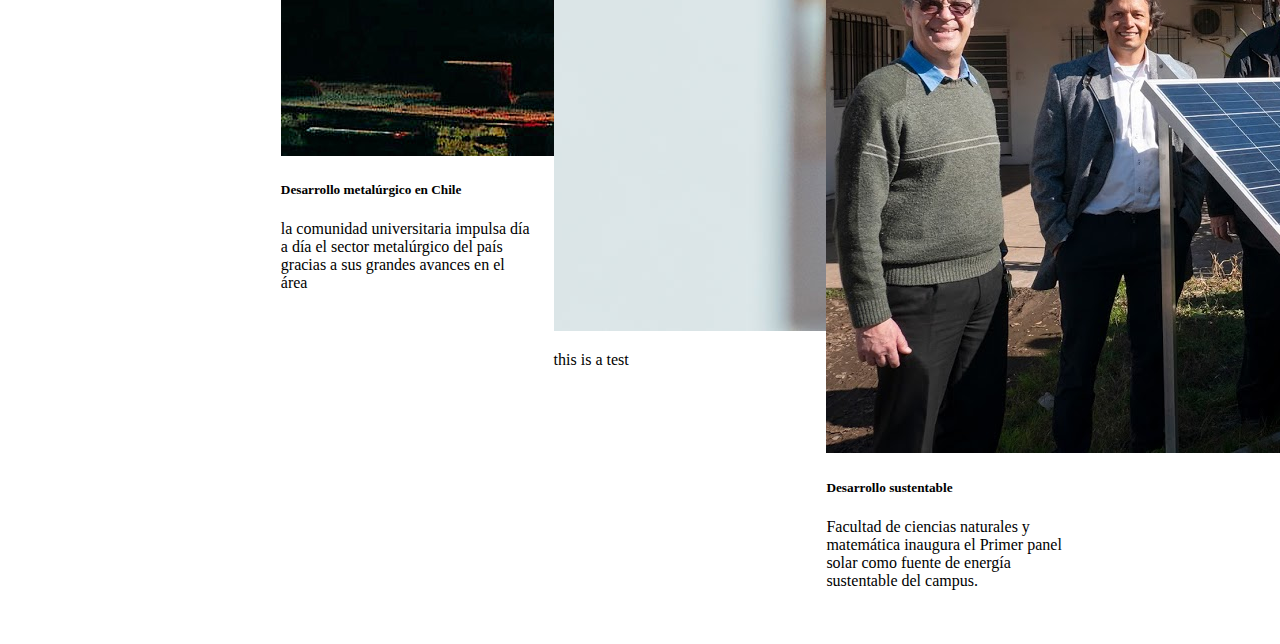
==== commit 02225a46: "se mejoró index.html" ====
--- a/index.html
+++ b/index.html
@@ -18,13 +18,8 @@
 <div class="container">
     <div class="navbar navbar-expand-sm navbar-dark bg-dangeri fixed-top" id="navi">
         <div class="container">
-<<<<<<< HEAD
             <a href="index.html" class="navbar-left"><img src="static/img/logo_wolf.ico" alt="" style="max-width: 50px; padding-right: 5px;"></a>
             <a href="index.html" class="navbar-brand">Universidad Rexel</a>
-=======
-            <a href="" class="navbar-left"><img src="static/img/logo_wolf.ico" alt="" style="max-width: 50px; padding-right: 5px;"></a>
-            <a href="" class="navbar-brand">Universidad Rexel</a>
->>>>>>> 56ec2f025eb332756dc05c2310701e5d4eba3d83
             <button type="button" class="navbar-toggler" data-toggle="collapse" data-target="#navbarCollapse"><span class="navbar-toggler-icon"></span></button>
             <div class="collapse navbar-collapse" id="navbarCollapse">
                 <ul class="navbar-nav ml-auto"></ul>
@@ -42,11 +37,7 @@
                     <li class="nav-item"><a href="pregrado.html" class="nav-link">Pregrado</a></li>
                     <li class="nav-item"><a href="postgrado.html" class="nav-link">Postgrado</a></li>
                     <li class="nav-item"><a href="login_alumnos.php" class="nav-link">Alumnos</a></li>
-<<<<<<< HEAD
                     <li class="nav-item"><a href="docentes_login.php" class="nav-link" target="blank">Docentes</a></li>
-=======
-                    <li class="nav-item"><a href="docentes_login.php" class="nav-link">Docentes</a></li>
->>>>>>> 56ec2f025eb332756dc05c2310701e5d4eba3d83
                     <li class="nav-item"><a href="about.html" class="nav-link">Acerca de</a></li>
                     <li class="nav-item"><a href="contacto.html" class="nav-link">Contacto</a></li>
             </div>
@@ -172,25 +163,86 @@
         </div>
       </main>
 
-<<<<<<< HEAD
-      <div class="container fluid border-bottom border-dark">
-=======
-      <div class="container fluid">
->>>>>>> 56ec2f025eb332756dc05c2310701e5d4eba3d83
+      <div class="container  discover">
           <div>
-              <h2 class="text-center">Descubre Rexel </h2>
-          </div>
-          <div class="container">
-<<<<<<< HEAD
+              <h2 class="text-center descubre-rexel">Descubre Rexel </h2>
+          </div>
+          <div class="container fluid border-bottom border-dark">
               <div class="row ">
-=======
-              <div class="row">
->>>>>>> 56ec2f025eb332756dc05c2310701e5d4eba3d83
-                  <div class="col-xs-12 col-md-4"><div>aa</div> elemento 1</div>
+                  <div class="col-xs-12 col-md-4">elemento 1</div>
                   <div class="col-xs-12 col-md-4">elemento 2</div>
                   <div class="col-xs-12 col-md-4">elemento 3</div>
               </div>
           </div>
+      </div>
+
+      <div class="container-fluid investigacion">
+        <div class="border-bottom border-dark">
+            <h2 class="text-center ">Investigación</h2>
+        </div>
+        <div class="container-fluid elements-investigacion">
+            <div class="row">
+                <div class="col-xs-12 col-md-15 pad-inv">
+                    <div class="card" style="width: auto;">
+                        <img src="static/img/investigacion1.jpg" alt="" class="card-img-top">
+                        <div class="card-body">
+                            <h5 class="card-subtitle mb-2">REXEL luchando contra COVID-19</h5>
+                            <p class="card-text text-justify">Estudiantes de  Ingeniería en Biotecnología e Ingenieros Químicos trabajan en conjunto desarrollando una vacuna para el Coronavirus.</p>
+                        </div>
+                        <div class="card-footer">
+                            <span><i class="fas fa-arrow-circle-right"></i><a href="" style="text-decoration: none;"> ver más</a></span>
+                        </div>
+                    </div>
+                </div>
+                <div class="col-xs-12 col-md-15 pad-inv">
+                    <div class="card">
+                        <img src="static/img/metalurgia.jpg" alt="" class="card-img-top">
+                        <div class="card-body">
+                            <h5 class="card-subtitle mb-2">Desarrollo metalúrgico en Chile</h5>
+                            <p class="card-text text-justify">la comunidad universitaria impulsa día a día el sector metalúrgico del país gracias a sus grandes avances en el área</p>
+                        </div>
+                        <div class="card-footer">
+                            <span><i class="fas fa-arrow-circle-right"></i><a href="" style="text-decoration: none;"> ver más</a></span>
+                        </div>
+                    </div>
+                </div>
+                <div class="col-xs-12 col-md-15 pad-inv">
+                    <div class="card">
+                        <img src="static/img/arquitectura.jpg" alt="" class="card-img-top">
+                        <div class="card-body">
+                            <p class="card-text text-justify">this is a test</p-card-text>
+                        </div>
+                        <div class="card-footer">
+                            <span><i class="fas fa-arrow-circle-right"></i><a href="" style="text-decoration: none;"> ver más</a></span>
+                        </div>
+                    </div>
+                </div>
+                <div class="col-xs-12 col-md-15 pad-inv">
+                    <div class="card">
+                        <img src="static/img/cern.jpg" alt="" class="card-img-top">
+                    </div>
+                    <div class="card-body">
+                        <h5 class="card-subtitle mb-2">REXEL en asociación con CERN</h5>
+                        <p class="card-text text-justify">Por primera vez en la historia de Chile, una universidad establece relaciones con la Organización Europea para la Investigación Nuclear (CERN).</p>
+                    </div>
+                    <div class="card-footer">
+                        <span><i class="fas fa-arrow-circle-right"></i><a href="" style="text-decoration: none;"> ver más</a></span>
+                    </div>
+                </div>
+                <div class="col-xs-12 col-md-15 pad-inv">
+                    <div class="card">
+                        <img src="static/img/energia.jpg" alt="" class="card-img-top">
+                        <div class="card-body">
+                            <h5 class="card-subtitle mb-2">Desarrollo sustentable</h5>
+                            <p class="card-text text-justify">Facultad de ciencias naturales y matemática inaugura el Primer panel solar como fuente de energía sustentable del campus.</p>
+                        </div>
+                        <div class="card-footer">
+                            <span><i class="fas fa-arrow-circle-right"></i><a href="" style="text-decoration: none;"> ver más</a></span>
+                        </div>
+                    </div>
+                </div>
+            </div>
+        </div>
       </div>
     
       
--- a/static/css/index.css
+++ b/static/css/index.css
@@ -1,4 +1,47 @@
 
+.col-xs-15,
+.col-sm-15,
+.col-md-15,
+.col-lg-15{
+    position: relative;
+    min-height: 1px;
+}
+
+.col-xs-15{
+    width: 20%;
+    float: left;
+}
+
+@media (min-width: 768px)
+{
+    .col-sm-15
+    {
+        width: 20%;
+        float: left;
+    }
+}
+
+@media (min-width: 992px)
+{
+    .col-md-15
+    {
+        width: 20%;
+        float: left;
+    }
+}
+
+@media (min-width: 1200px)
+{
+    .col-lg-15
+    {
+        width: 20%;
+        float: left;
+    }
+}
+
+.col-xs-12{
+    padding-bottom: 20px;
+}
 li {
     list-style: none;
     
@@ -33,6 +76,9 @@
 p{
     color: white;
 }
+p.card-text{
+    color: black;
+}
 
 .news{
     color: white;
@@ -40,4 +86,40 @@
 
 .activity{
     color: white;
+}
+
+.investigacion{
+    padding-top: 20px;
+    background-color: gray;
+}
+
+.descubre-rexel{
+    padding-top: 20px;
+    padding-bottom: 20px;
+}
+
+.elements-investigacion{
+    padding-top: 20px;
+}
+
+.pad-inv{
+    padding-right: 20px;
+}
+
+.discover{
+    padding-bottom: 20px;
+}
+
+.card{
+    background-color: transparent;
+    border: none;
+}
+
+ a{
+    text-decoration: none;
+    color: white;
+}
+
+a:hover{
+    color: white;
 }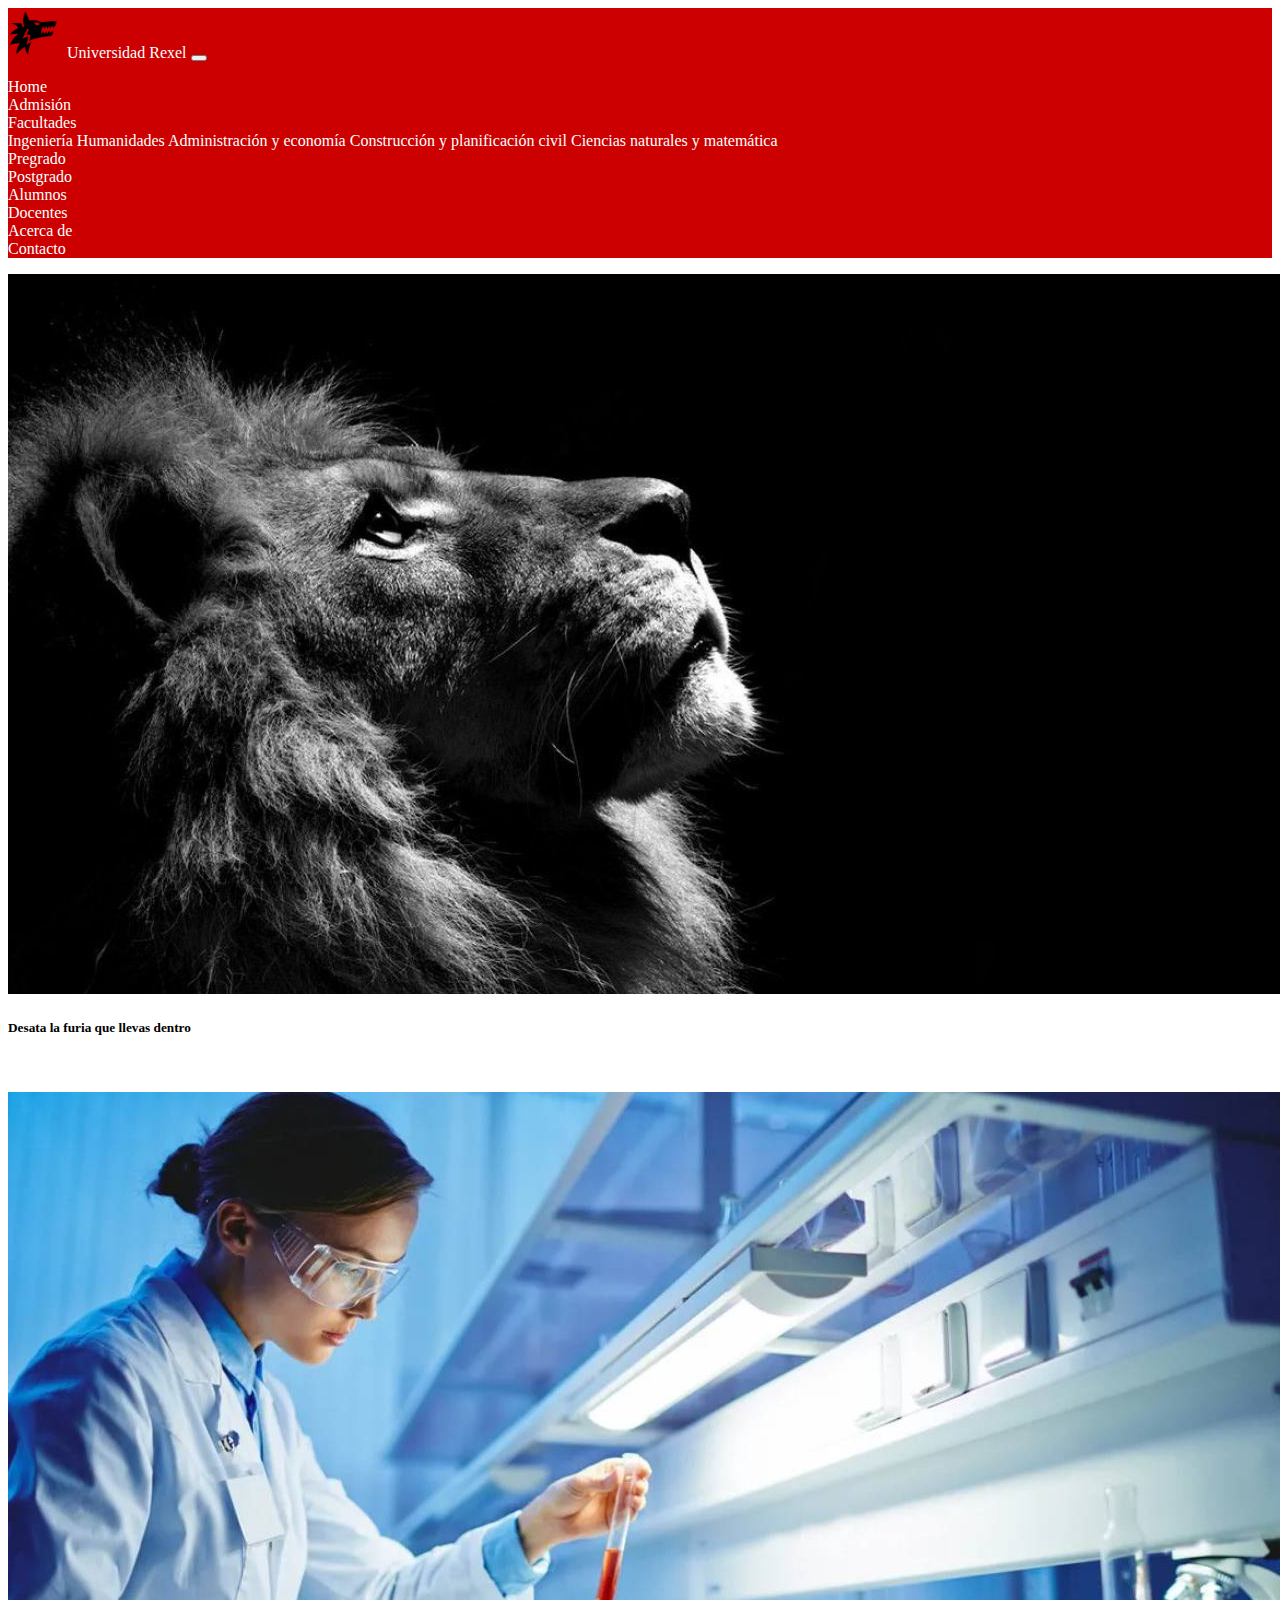
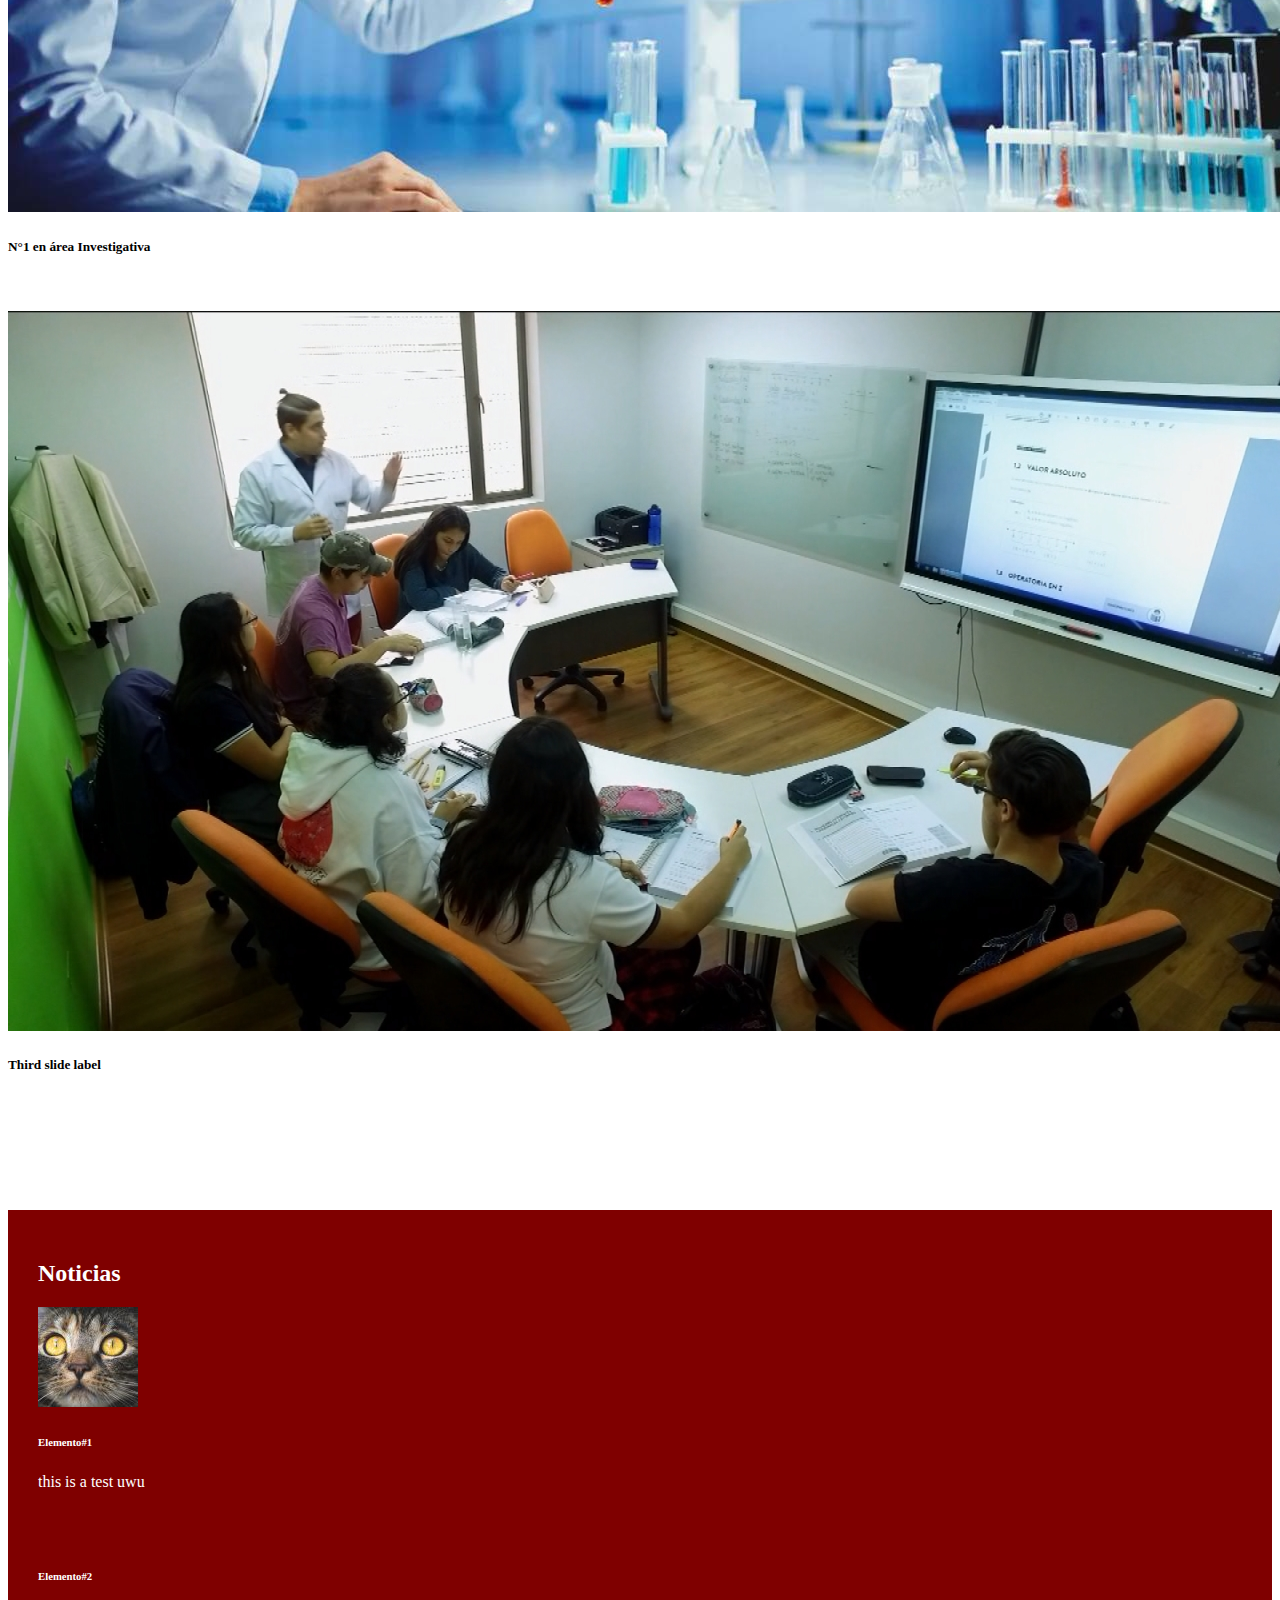
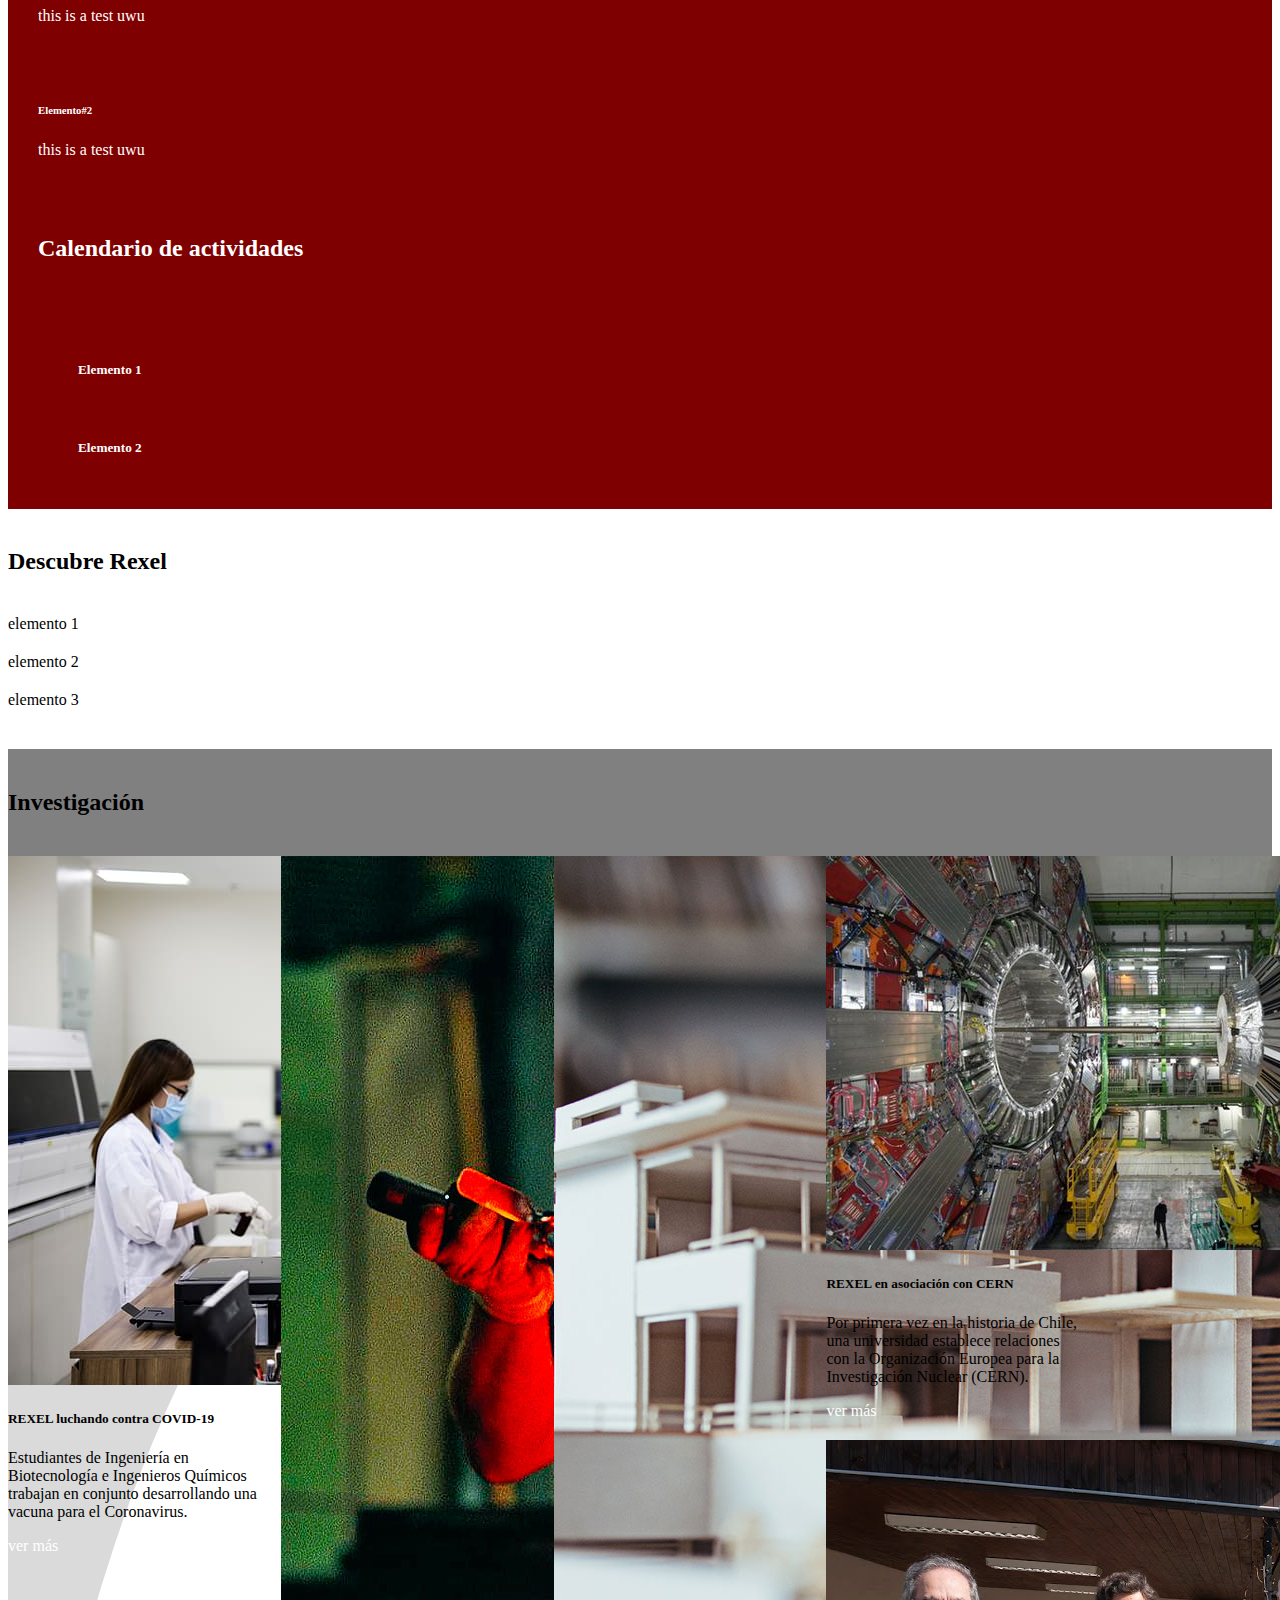
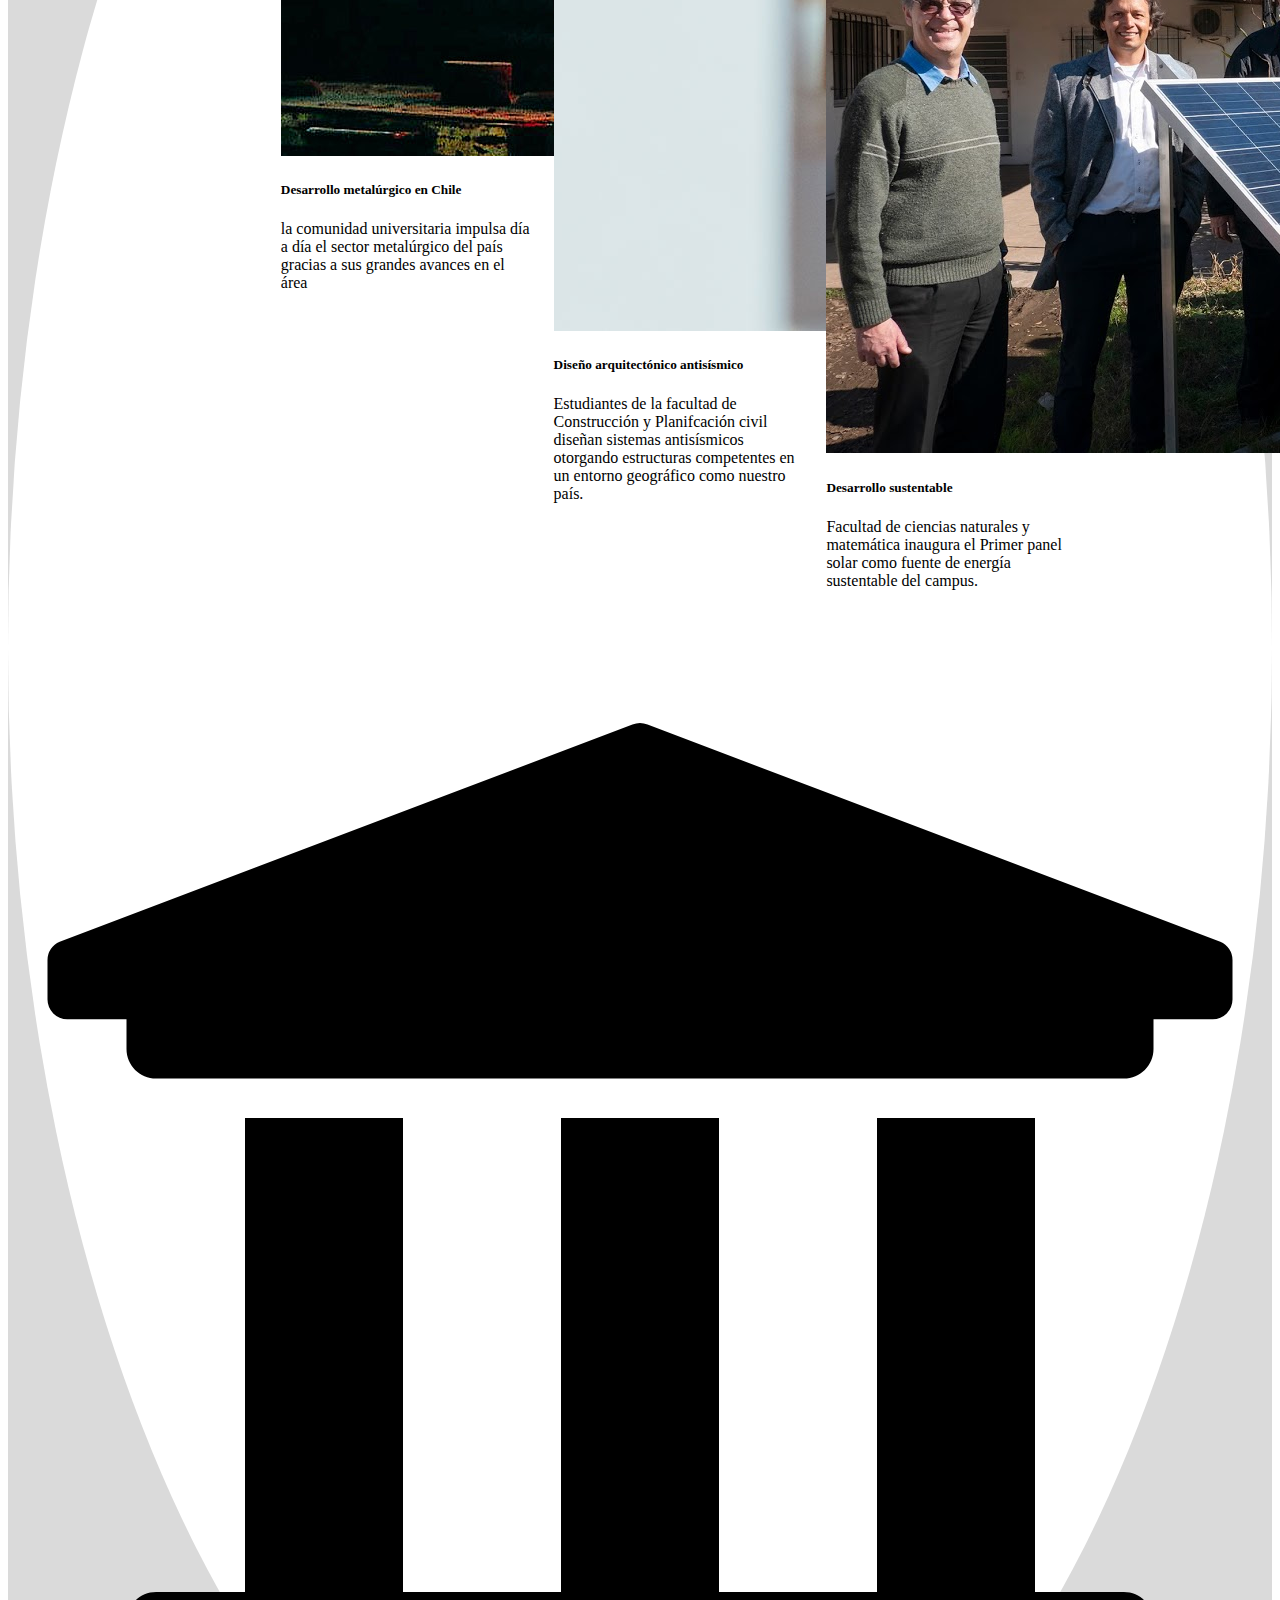
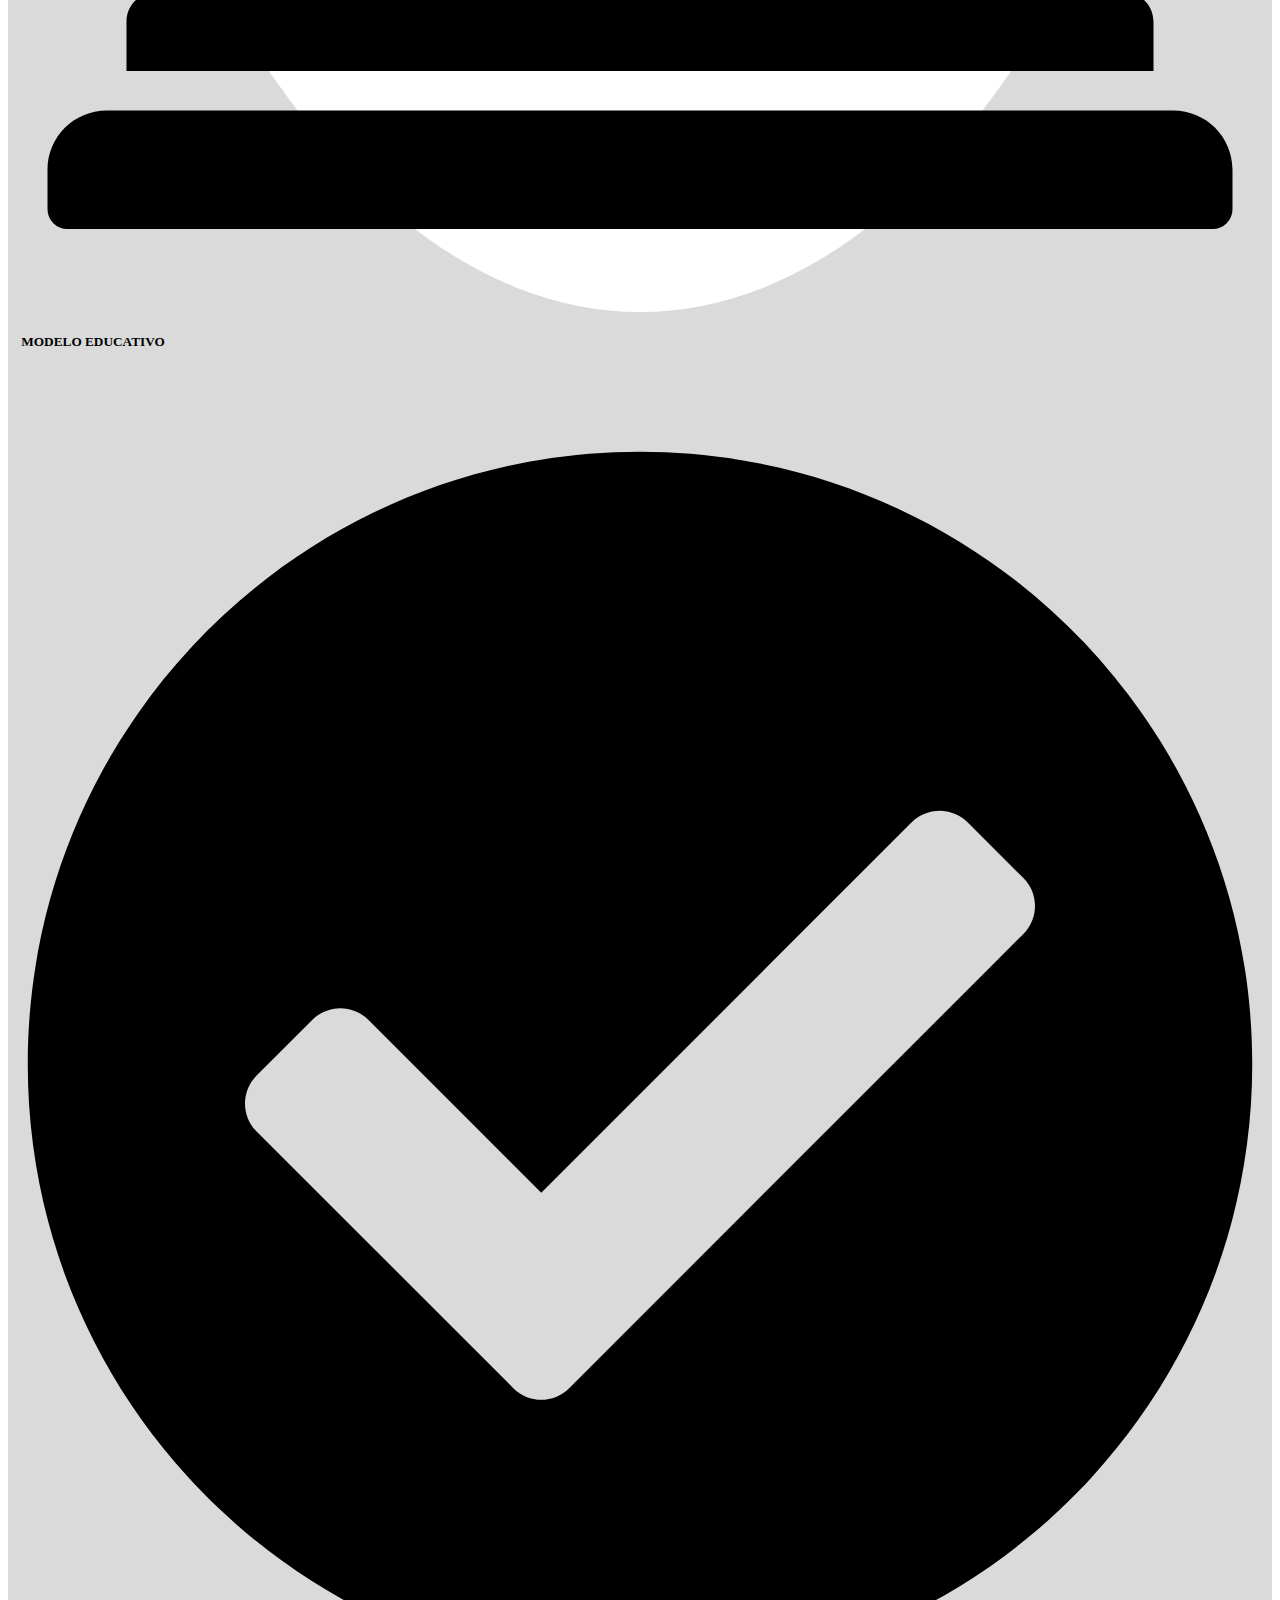
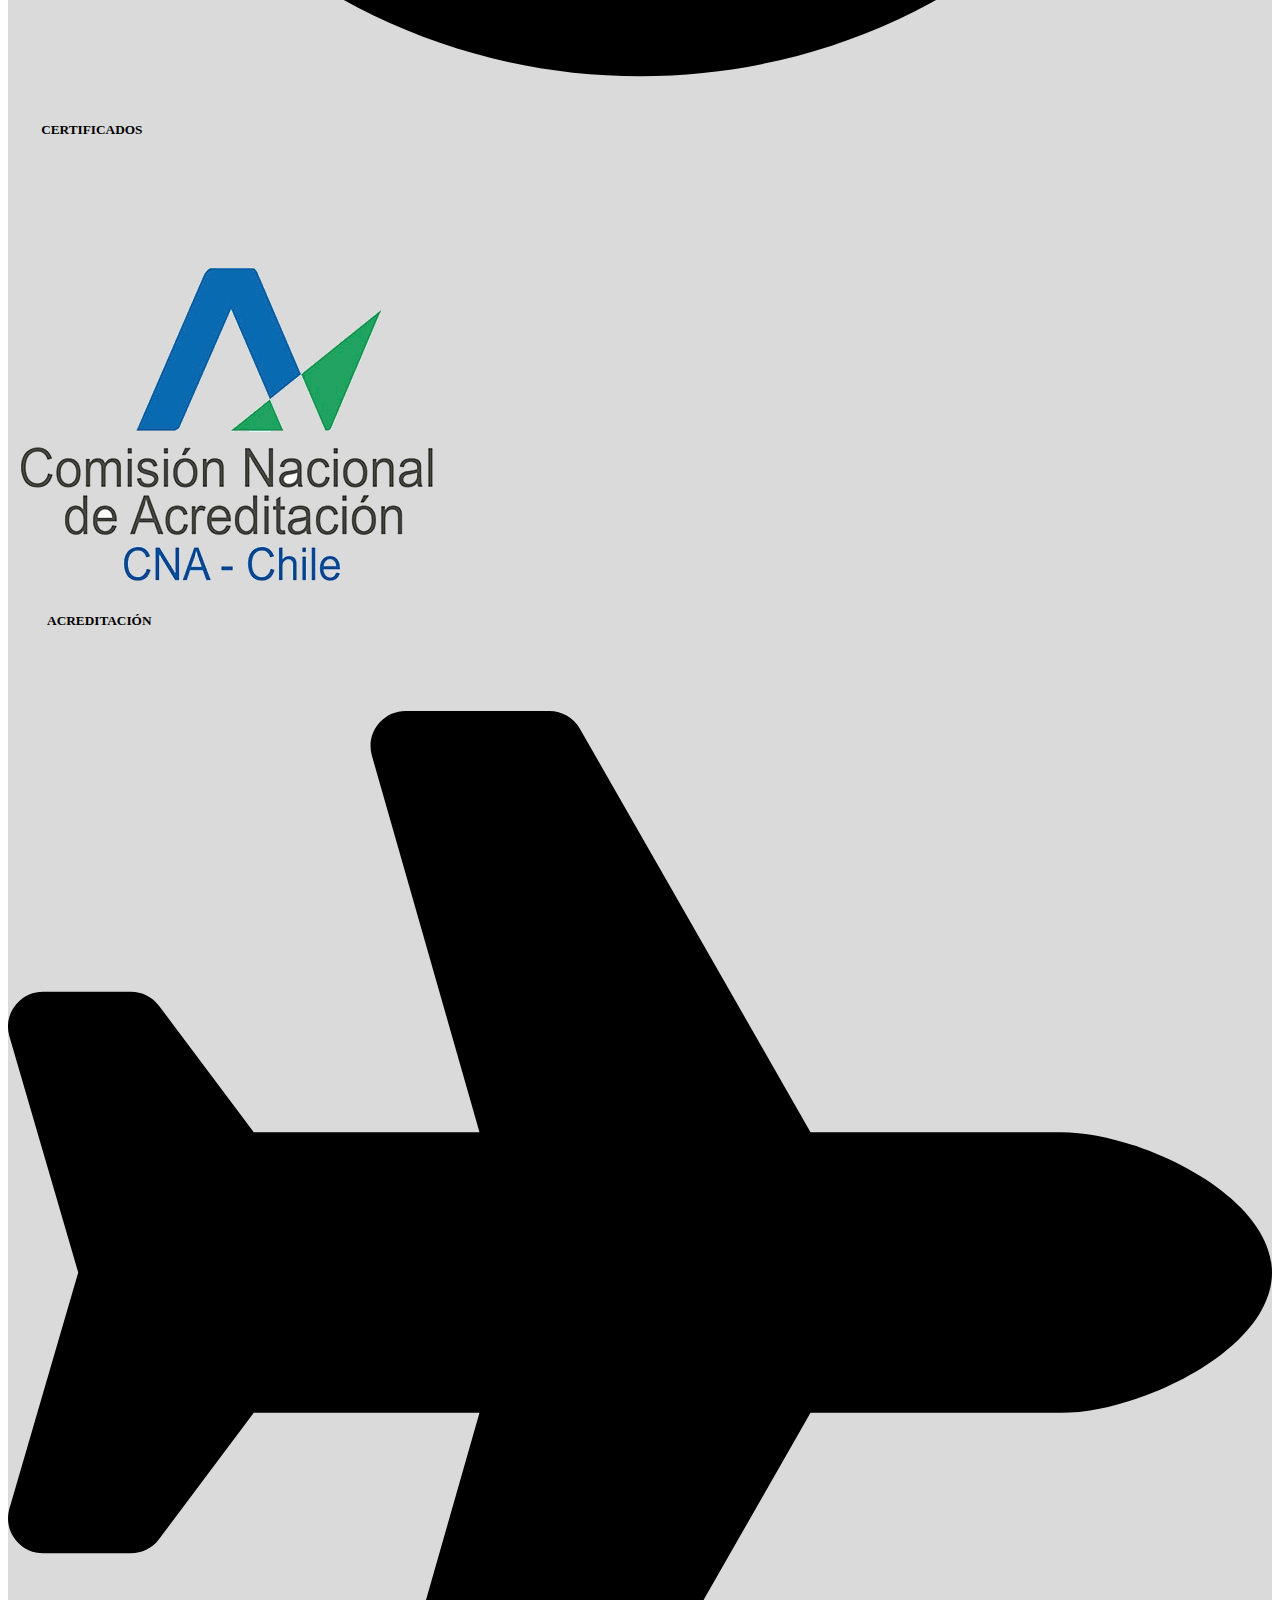
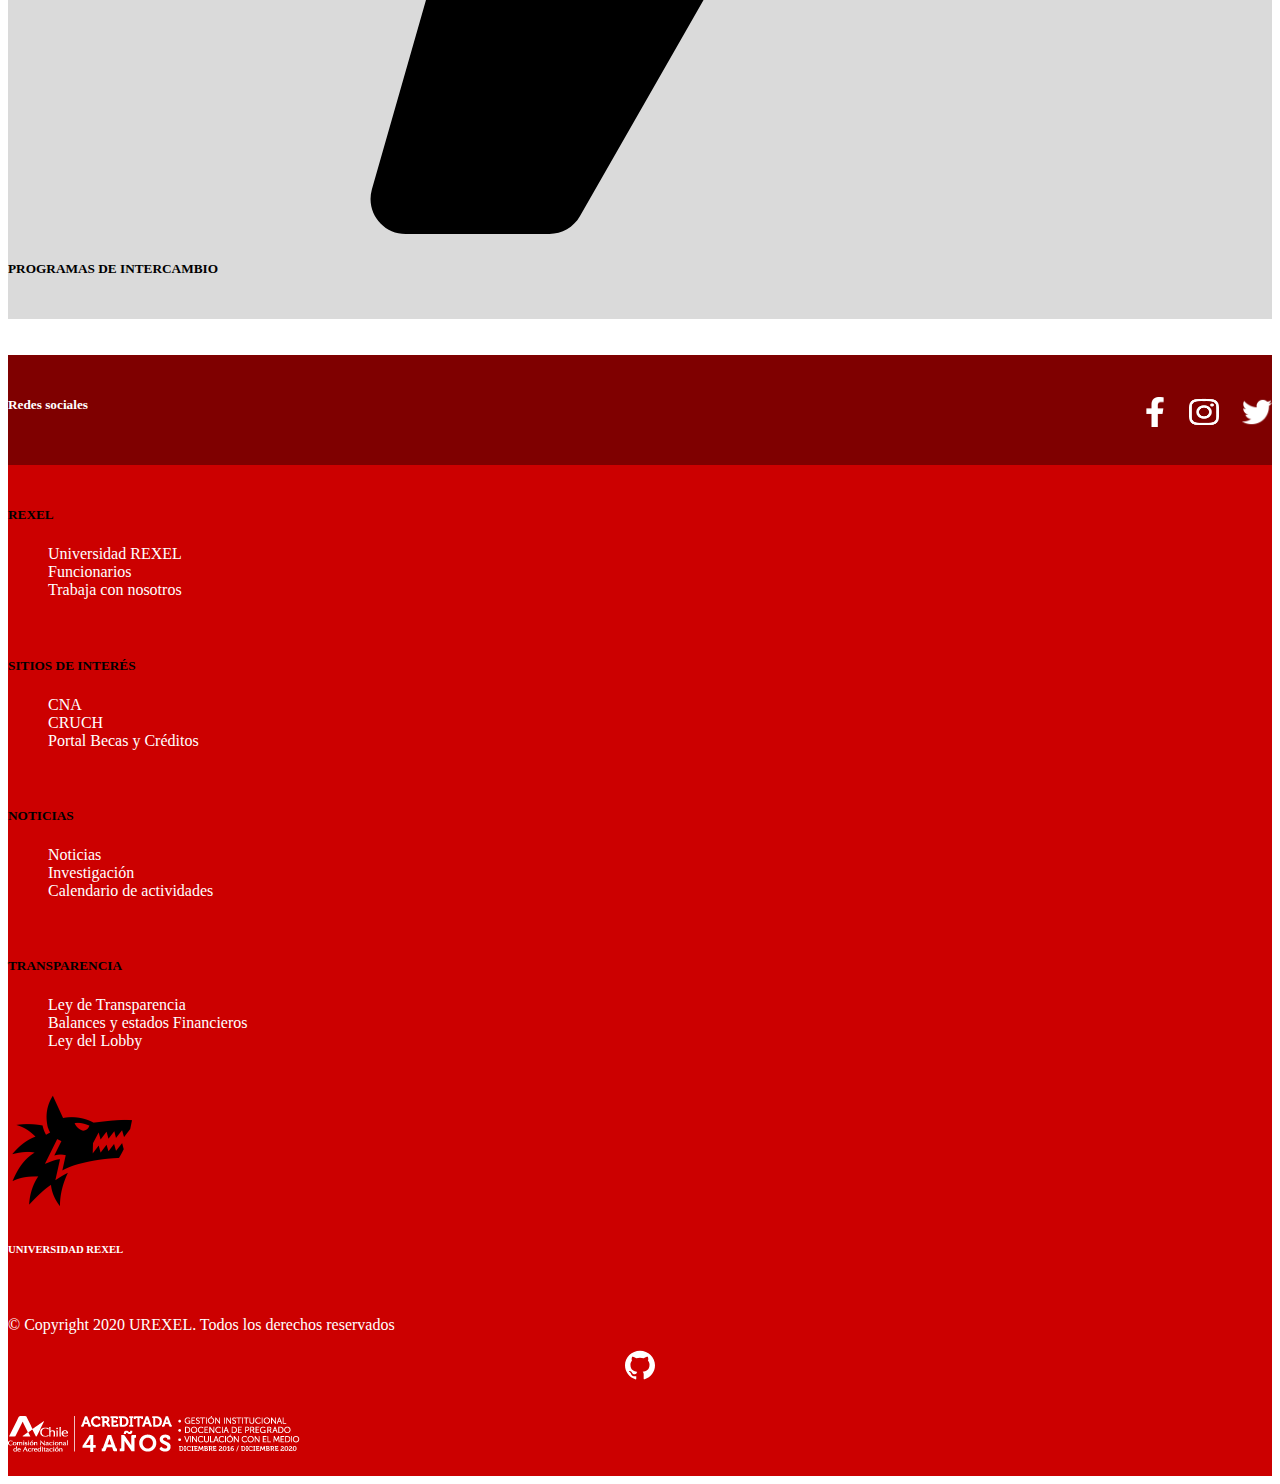
==== commit 31e85159: "se trabajó en el index.html" ====
--- a/index.html
+++ b/index.html
@@ -12,8 +12,14 @@
     <!--Font awesome icons-->
     <link rel="stylesheet" href="https://use.fontawesome.com/releases/v5.3.1/css/all.css" integrity="sha384-mzrmE5qonljUremFsqc01SB46JvROS7bZs3IO2EmfFsd15uHvIt+Y8vEf7N7fWAU" crossorigin="anonymous">
 
+    <!-- JS, Popper.js, and jQuery -->
+    <script src="https://code.jquery.com/jquery-3.5.1.slim.min.js" integrity="sha384-DfXdz2htPH0lsSSs5nCTpuj/zy4C+OGpamoFVy38MVBnE+IbbVYUew+OrCXaRkfj" crossorigin="anonymous"></script>
+    <script src="https://cdn.jsdelivr.net/npm/popper.js@1.16.0/dist/umd/popper.min.js" integrity="sha384-Q6E9RHvbIyZFJoft+2mJbHaEWldlvI9IOYy5n3zV9zzTtmI3UksdQRVvoxMfooAo" crossorigin="anonymous"></script>
+    <script src="https://stackpath.bootstrapcdn.com/bootstrap/4.5.0/js/bootstrap.min.js" integrity="sha384-OgVRvuATP1z7JjHLkuOU7Xw704+h835Lr+6QL9UvYjZE3Ipu6Tp75j7Bh/kR0JKI" crossorigin="anonymous"></script>
     <title>Inicio</title>
 </head>
+
+<!--NAVBAR-->
 
 <div class="container">
     <div class="navbar navbar-expand-sm navbar-dark bg-dangeri fixed-top" id="navi">
@@ -45,7 +51,9 @@
     </div>
 </div>
 <body>
-    <!--carousel section-->
+
+    <!--CAROUSEL SECTION-->
+
     <div id="carouselExampleCaptions" class="carousel slide" data-ride="carousel">
         <ol class="carousel-indicators">
           <li data-target="#carouselExampleCaptions" data-slide-to="0" class="active"></li>
@@ -56,14 +64,14 @@
           <div class="carousel-item active">
             <img src="static/img/leon.png" class="d-block w-100" alt="..." style="max-height: 720px;">
             <div class="carousel-caption d-none d-md-block">
-              <h5>First slide label</h5>
-              <p>Nulla vitae elit libero, a pharetra augue mollis interdum.</p>
+              <h5>Desata la furia que llevas dentro</h5>
+              <p>En REXEL apoyamos tu talento</p>
             </div>
           </div>
           <div class="carousel-item">
             <img src="static/img/lab.jpg" class="d-block w-100" alt="..." style="max-height: 720px;">
             <div class="carousel-caption d-none d-md-block">
-              <h5>Second slide label</h5>
+              <h5>N°1 en área Investigativa</h5>
               <p>Lorem ipsum dolor sit amet, consectetur adipiscing elit.</p>
             </div>
           </div>
@@ -85,7 +93,8 @@
         </a>
       </div>
     
-      <!--MAIN SECTION-->
+<!--MAIN SECTION-->
+
       <main>
         <div class="container-fluid" id="principal">
             <div class="row">
@@ -99,7 +108,7 @@
                                         <img src="static/img/gato.jpg" alt="" class="card-img-top">
                                         <div class="card-body">
                                             <h6 class="card-subtitle mb-2">Elemento#1</h6>
-                                            <p class="card-text">
+                                            <p class="card-text news">
                                                 this is a test uwu
                                             </p>
                                         </div>
@@ -110,7 +119,7 @@
                                         <img src="https://placekitten.com/236/236" alt="" class="card-img-top">
                                         <div class="card-body">
                                             <h6 class="card-subtitle mb-2">Elemento#2</h6>
-                                            <p class="card-text">
+                                            <p class="card-text news">
                                                 this is a test uwu
                                             </p>
                                         </div>
@@ -121,7 +130,7 @@
                                         <img src="https://placekitten.com/236/236" alt="" class="card-img-top">
                                         <div class="card-body">
                                             <h6 class="card-subtitle mb-2">Elemento#2</h6>
-                                            <p class="card-text">
+                                            <p class="card-text news">
                                                 this is a test uwu
                                             </p>
                                         </div>
@@ -163,6 +172,8 @@
         </div>
       </main>
 
+<!--SECCIÓN DESCUBRE REXEL-->
+
       <div class="container  discover">
           <div>
               <h2 class="text-center descubre-rexel">Descubre Rexel </h2>
@@ -176,7 +187,9 @@
           </div>
       </div>
 
-      <div class="container-fluid investigacion">
+<!--SECCION INVESTIGACIÓN-->
+
+      <div class="container-fluid investigacion" id="investigacion">
         <div class="border-bottom border-dark">
             <h2 class="text-center ">Investigación</h2>
         </div>
@@ -210,7 +223,8 @@
                     <div class="card">
                         <img src="static/img/arquitectura.jpg" alt="" class="card-img-top">
                         <div class="card-body">
-                            <p class="card-text text-justify">this is a test</p-card-text>
+                            <h5 class="card-subtitle mb-2">Diseño arquitectónico antisísmico</h5>
+                            <p class="card-text text-justify">Estudiantes de la facultad de Construcción y Planifcación civil diseñan sistemas antisísmicos otorgando estructuras competentes en un entorno geográfico como nuestro país.</p-card-text>
                         </div>
                         <div class="card-footer">
                             <span><i class="fas fa-arrow-circle-right"></i><a href="" style="text-decoration: none;"> ver más</a></span>
@@ -244,24 +258,161 @@
             </div>
         </div>
       </div>
+
+<!--SECCIÓN QUÉ BUSCAS-->
+
+      <div class="container-fluid buscas" id="quebuscas">
+          <div class="container-fluid">
+              <div class="border-bottom border-dark">
+                  <h2 class="text-center">¿Qué buscas?</h2>
+
+              </div>
+              <div class="row">
+                  <div class="col-xs-12 col-md-3 columna">
+                      <div class="card">  
+                          <div class="container search">
+                            <img src="static/img/university-solid.svg" alt="" class="card-img-top">
+                          </div>                                           
+                          <div class="card-body">
+                            <h5 class="card-subtitle mb-2 justify-content-center"> &nbsp &nbsp MODELO EDUCATIVO</h5>
+                          </div>
+                      </div>
+
+                  </div>
+                  <div class="col-xs-12 col-md-3 columna">
+                      <div class="card">
+                          <div class="container">
+                            <img src="static/img/check-circle-solid.svg" alt="" class="card-img-top">
+
+                          </div>
+                          
+                          <div class="card-body justify-content-center">
+                              <h5 class="card-subtitle mb-2 justify-content-center">  &nbsp &nbsp &nbsp &nbsp &nbsp CERTIFICADOS</h5>
+                          </div>
+                      </div>
+                      
+                  </div>
+                  <div class="col-xs-12 col-md-3 columna">
+                      <div class="card">
+                          <div class="columna view overlay">
+                              <img src="static/img/cna.png" alt="" class="img-fluid">
+                              <a>
+                                <div class="mask waves-effect rgba-white-slight"></div>
+                              </a>
+                          </div>
+                          <div class="card-body justify-content-center">
+                              <h5 class="card-subtitle mb-2 justify-content-center"> &nbsp &nbsp  &nbsp &nbsp  &nbsp &nbsp ACREDITACIÓN</h5>
+                          </div>
+                      </div>
+                      
+                  </div>
+                  <div class="col-xs-12 col-md-3">
+                      <div class="card">
+                          <div class="container columna">
+                              <img src="static/img/plane-solid.svg" alt="" class="card-img-top">
+                             
+                          </div>
+                          <div class="card-body justify-content-center">
+                              <h5 class="card-subtitle mb-2 justify-content-center">PROGRAMAS DE INTERCAMBIO</h5>
+
+                          </div>
+                      </div>
+                      
+                  </div>
+              </div>
+          </div>
+      </div>
     
+
       
-    <!-- JS, Popper.js, and jQuery -->
-    <script src="https://code.jquery.com/jquery-3.5.1.slim.min.js" integrity="sha384-DfXdz2htPH0lsSSs5nCTpuj/zy4C+OGpamoFVy38MVBnE+IbbVYUew+OrCXaRkfj" crossorigin="anonymous"></script>
-    <script src="https://cdn.jsdelivr.net/npm/popper.js@1.16.0/dist/umd/popper.min.js" integrity="sha384-Q6E9RHvbIyZFJoft+2mJbHaEWldlvI9IOYy5n3zV9zzTtmI3UksdQRVvoxMfooAo" crossorigin="anonymous"></script>
-    <script src="https://stackpath.bootstrapcdn.com/bootstrap/4.5.0/js/bootstrap.min.js" integrity="sha384-OgVRvuATP1z7JjHLkuOU7Xw704+h835Lr+6QL9UvYjZE3Ipu6Tp75j7Bh/kR0JKI" crossorigin="anonymous"></script>
+      
+    
 </body>
 <br>
 <br>
-<footer class="bg-dangeri align-bottom">
+<footer class="bg-dangeri align-bottom page-footer font-small">
+    <div class="container-fluid text-center text-md-left social-networks">
+        <h5>Redes sociales
+            <div class="container social-network">
+            
+                <span class="social-net col-xs-12"><a href=""><img src="static/img/facebook-f-brands.png" alt="" style="width: 20px;height: 30px;" class="icon"></a></span>
+                <span class="social-net col-xs-12"><a href=""><img src="static/img/instagram-brands.png" alt="" style="width: 30px;height: 30px;" class="icon"></a></span>
+                <span class="social-net col-xs-12"><a href=""><img src="static/img/twitter-brands.png" alt="" style="width: 30px;height: 30px;" class="icon"></a></span>
+                
+            </div>   
+        </h5>    
+    </div>
+    <div class="container-fluid text-center text-md-left">
+            <div class="row footer-info">
+                <div class="col-xs-12 col-md-3">
+                    <div class="container border-left border-white">
+                        <h5 class="mb-2 justify-content-center">REXEL</h5>
+                        <ul class="lista-info">
+                            <li class="lista-info-links"> <a href="index.html">Universidad REXEL</a></li>
+                            <li class="lista-info-links"><a href="">Funcionarios</a></li>
+                            <li class="lista-info-links"><a href="">Trabaja con nosotros</a></li>
+                        </ul>
+                    </div>
+                    
+
+                </div>
+                <div class="col-xs-12 col-md-3">
+                    <div class="container border-left border-white">
+                        <h5 class="mb-2 justify-content-center">SITIOS DE INTERÉS</h5>
+                        <ul class="lista-info">
+                            <li class="lista-info-links"> <a href="https://www.cnachile.cl/Paginas/Inicio.aspx">CNA</a></li>
+                            <li class="lista-info-links"><a href="">CRUCH</a></li>
+                            <li class="lista-info-links"><a href="">Portal Becas y Créditos</a></li>
+                        </ul>
+                    </div>
+
+                </div>
+                <div class="col-xs-12 col-md-3">
+                    <div class="container border-left border-white">
+                        <h5 class="mb-2 justify-content-center">NOTICIAS</h5>
+                        <ul class="lista-info">
+                            <li class="lista-info-links"> <a href="#principal">Noticias</a></li>
+                            <li class="lista-info-links"><a href="#investigacion"id="investigacion">Investigación</a></li>
+                            <li class="lista-info-links"><a href="">Calendario de actividades</a></li>
+                        </ul>
+                    </div>
+                    
+
+                </div>
+                <div class="col-xs-12 col-md-3">
+                    <div class="container border-left border-white">
+                        <h5 class="mb-2 justify-content-center">TRANSPARENCIA</h5>
+                        <ul class="lista-info">
+                            <li class="lista-info-links"> <a href="">Ley de Transparencia</a></li>
+                            <li class="lista-info-links"><a href="">Balances y estados Financieros</a></li>
+                            <li class="lista-info-links"><a href="">Ley del Lobby</a></li>
+                        </ul>
+                    </div>
+
+                </div>
+            </div>
+    </div>
     <div class="container">
         <div class="row">
-            <div class="col-md-12 p-5">
+            <div class="col-xs-12 col-md-4">           
+                <img src="static/img/logo_wolf.ico" alt="">
+                <br>
+                <h6 class="float-md-left" style="color: white;">UNIVERSIDAD REXEL</h6>         
+            </div>
+            <div class="col-md-4 p-5">
                 <!--footer bottom-->
                 <p class="text-center">&copy; Copyright 2020 UREXEL. Todos los derechos reservados </p>
                 <a href="https://www.github.com/dargor980"><img src="static/img/redes-sociales.svg" style="width: 30px;height: 30px; display: block;margin: auto;"></a>
                 
             </div>
+            <div class="col-xs-12 col-md-4">
+                <div class="container align-middle">
+                    <br>
+                    <br>
+                    <img src="static/img/ico_cna.png" alt="" class="">
+                </div>
+                
+            </div>
         </div>
     </div>
 </footer>
--- a/static/css/index.css
+++ b/static/css/index.css
@@ -46,6 +46,8 @@
     list-style: none;
     
 }
+
+
  li a{
      text-decoration: none;
      color: white;
@@ -81,6 +83,13 @@
 }
 
 .news{
+    color: white;
+}
+
+#news{
+    color: white;
+}
+#news p{
     color: white;
 }
 
@@ -122,4 +131,64 @@
 
 a:hover{
     color: white;
-}+}
+
+.buscas{
+    padding-top: 20px;
+    background-color: #DADADA;
+}
+
+.icon-u{
+}
+
+.search{
+    background-color: white;
+    border-radius: 50%;
+    
+}
+
+.columna{
+    padding-top: 40px;
+    
+}
+
+.footer-info{
+    padding-top: 20px;
+}
+
+.lista-info-links:hover{
+    background-color: #cc0000;
+    text-decoration: none;
+}
+
+.lista-info-links a:hover{
+    text-decoration: none;
+}
+
+.social-networks
+{
+    color: white;
+    background-color: #7f0000;
+    padding-top: 20px;
+    padding-bottom: 30px;
+}
+.social-network 
+{
+    float: right;
+    
+}
+
+.social-net{
+    padding-left: 20px;
+    padding-bottom: 20px;
+}
+
+.icon:hover{
+    background-color: #B20000;
+}
+
+.acreditacion
+{
+    float: right;
+}
+
